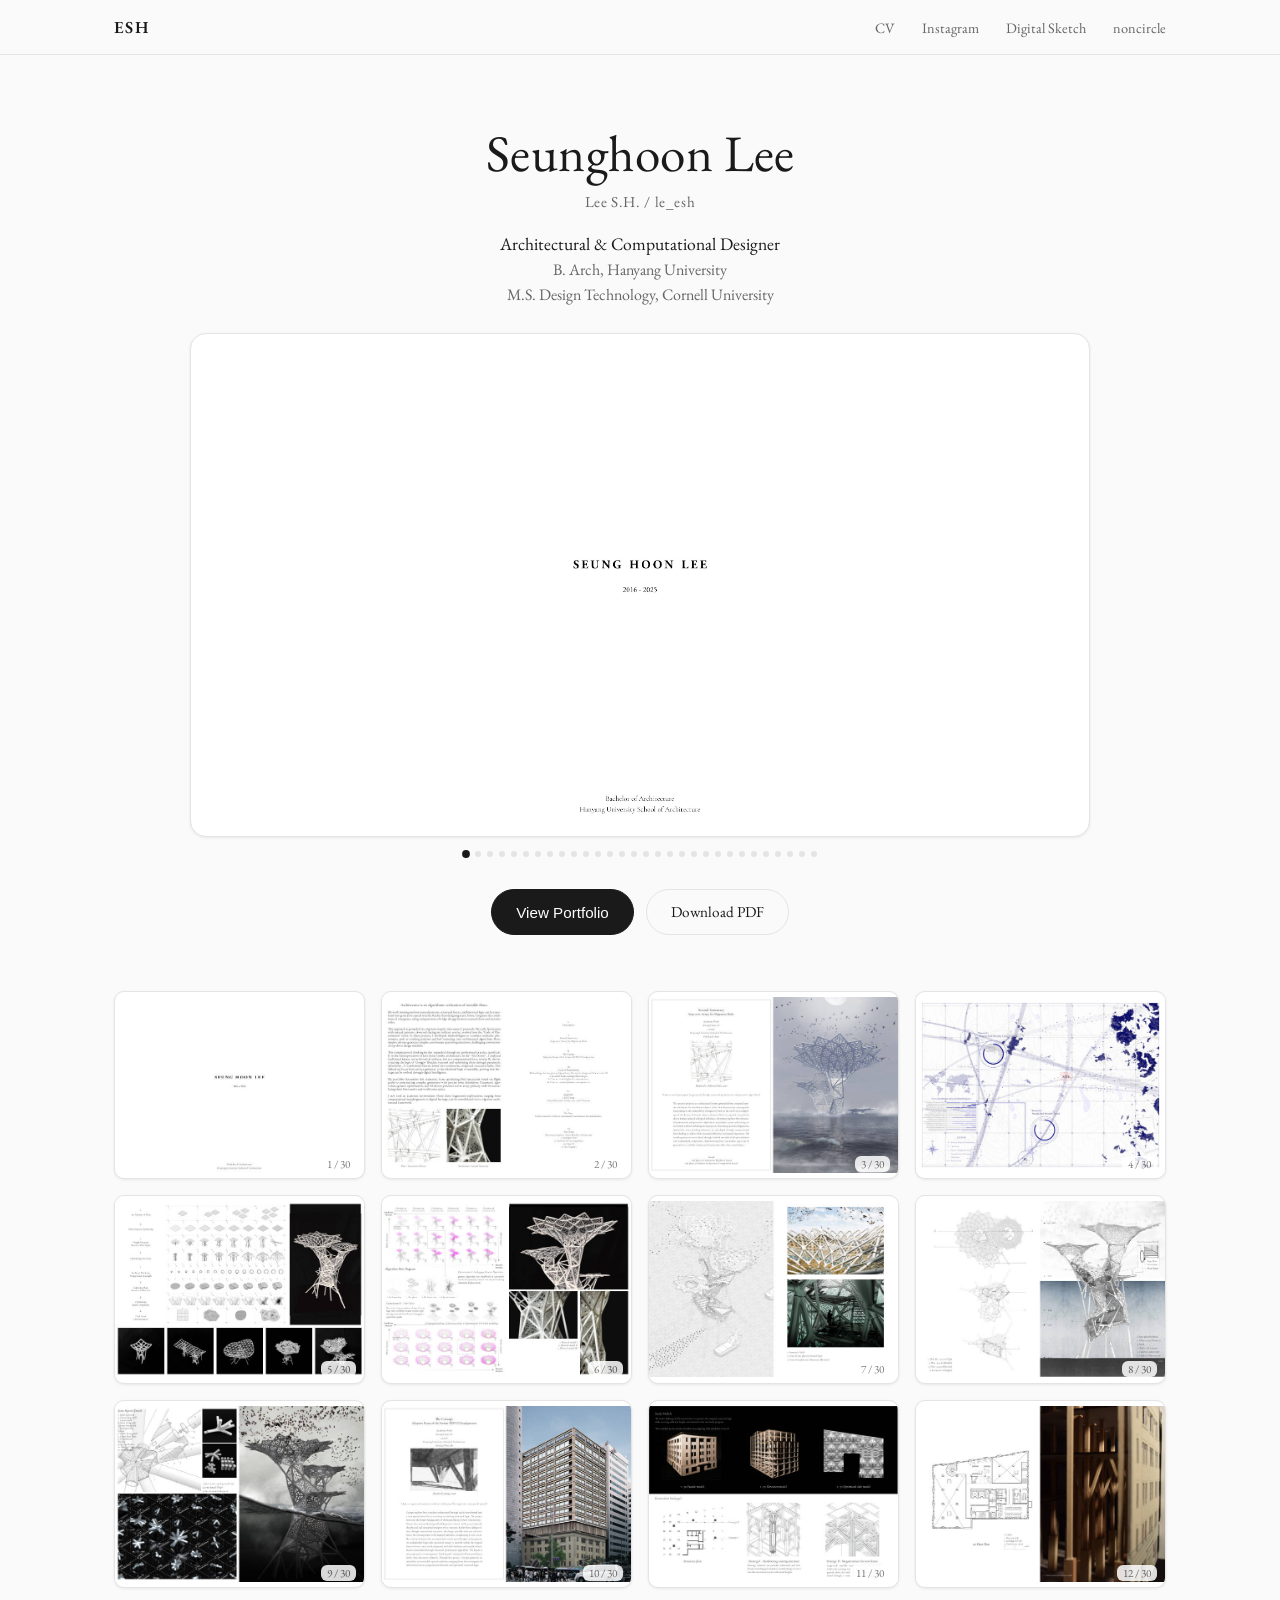
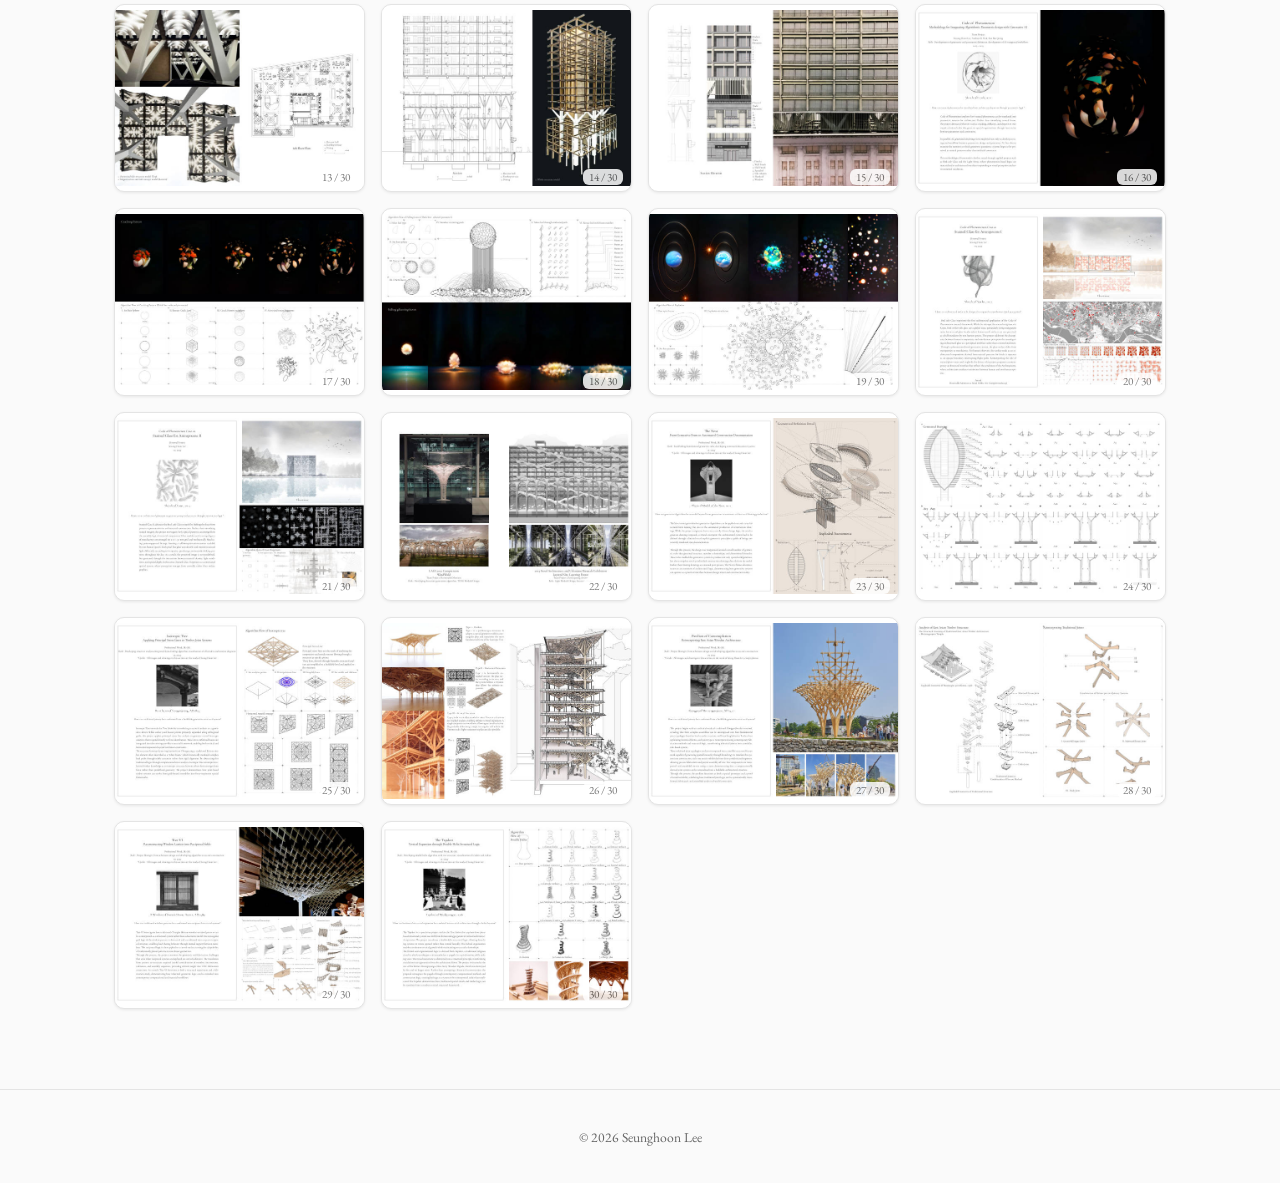
==== index.html @ e92e7a64 "Rename Motion Graphics tab to noncircle, remove old single-clip noncircle tab" ====
<!DOCTYPE html>
<html lang="en">
<head>
<meta charset="UTF-8">
<meta name="viewport" content="width=device-width, initial-scale=1.0">
<title>ESH — Portfolio</title>
<link rel="preconnect" href="https://fonts.googleapis.com">
<link rel="preconnect" href="https://fonts.gstatic.com" crossorigin>
<link href="https://fonts.googleapis.com/css2?family=EB+Garamond:ital,wght@0,400;0,500;0,600;0,700;1,400&display=swap" rel="stylesheet">
<link rel="stylesheet" href="styles.css">
</head>
<body>

<header class="site-header">
  <div class="header-inner">
    <a class="brand" href="index.html">ESH</a>
    <nav class="header-links">
      <a href="assets/SeunghoonLee_CV.pdf" target="_blank" rel="noopener">CV</a>
      <a href="https://www.instagram.com/le_esh_design/" target="_blank" rel="noopener">Instagram</a>
      <a href="sketch.html">Digital Sketch</a>
      <a href="motion.html">noncircle</a>
    </nav>
  </div>
</header>

<section class="hero">
  <h1>Seunghoon Lee</h1>
  <p class="name-alt">Lee S.H. / le_esh</p>
  <p class="role">Architectural &amp; Computational Designer</p>
  <p class="sub">B. Arch, Hanyang University</p>
  <p class="sub">M.S. Design Technology, Cornell University</p>

  <div class="hero-slideshow" id="hero-slideshow" aria-label="Portfolio preview slideshow">
    <div class="slideshow-stage">
      <img id="slideshow-image" src="images/page-01.jpg" alt="Portfolio page 1">
      <button class="slide-nav slide-prev" id="slide-prev" aria-label="Previous page">&#10094;</button>
      <button class="slide-nav slide-next" id="slide-next" aria-label="Next page">&#10095;</button>
    </div>
    <div class="slide-dots" id="slide-dots"></div>
  </div>

  <div class="hero-actions">
    <button class="btn btn-primary" id="view-portfolio-btn">View Portfolio</button>
    <a class="btn btn-secondary" href="assets/SeunghoonLee_Portfolio_30p.pdf" download>Download PDF</a>
  </div>
</section>

<main>
  <section class="gallery" id="gallery" aria-label="Portfolio pages">
    <!-- thumbnails injected by script.js -->
  </section>
</main>

<footer class="site-footer">
  <p>&copy; 2026 Seunghoon Lee</p>
</footer>

<div class="lightbox" id="lightbox" aria-hidden="true">
  <button class="lb-close" id="lb-close" aria-label="Close">&times;</button>
  <button class="lb-nav lb-prev" id="lb-prev" aria-label="Previous page">&#10094;</button>
  <div class="lb-stage">
    <img id="lb-image" src="" alt="">
  </div>
  <button class="lb-nav lb-next" id="lb-next" aria-label="Next page">&#10095;</button>
  <div class="lb-counter" id="lb-counter"></div>
</div>

<script src="script.js"></script>
</body>
</html>
---- styles.css ----
:root {
  --bg: #fafafa;
  --surface: #ffffff;
  --text: #1a1a1a;
  --text-muted: #666666;
  --border: #e4e4e4;
  --accent: #1a1a1a;
  --accent-text: #ffffff;
  --shadow: 0 1px 3px rgba(0,0,0,0.08);
  --shadow-hover: 0 8px 24px rgba(0,0,0,0.14);
}

@media (prefers-color-scheme: dark) {
  :root {
    --bg: #121212;
    --surface: #1a1a1a;
    --text: #f0f0f0;
    --text-muted: #a0a0a0;
    --border: #2c2c2c;
    --accent: #f0f0f0;
    --accent-text: #121212;
    --shadow: 0 1px 3px rgba(0,0,0,0.4);
    --shadow-hover: 0 8px 24px rgba(0,0,0,0.6);
  }
}

* { box-sizing: border-box; }

body {
  margin: 0;
  font-family: 'EB Garamond', Garamond, Georgia, serif;
  background: var(--bg);
  color: var(--text);
}

/* Header */
.site-header {
  position: sticky;
  top: 0;
  z-index: 10;
  background: var(--bg);
  border-bottom: 1px solid var(--border);
}

.header-inner {
  max-width: 1100px;
  margin: 0 auto;
  padding: 16px 24px;
  display: flex;
  align-items: center;
  justify-content: space-between;
}

.brand {
  font-weight: 600;
  letter-spacing: 0.08em;
  font-size: 1.05rem;
  color: var(--text);
  text-decoration: none;
}

.header-links a {
  color: var(--text-muted);
  text-decoration: none;
  margin-left: 24px;
  font-size: 0.9rem;
  transition: color 0.15s ease;
}

.header-links a:hover { color: var(--text); }

/* Hero */
.hero {
  max-width: 1100px;
  margin: 0 auto;
  padding: 64px 24px 40px;
  text-align: center;
}

.hero h1 {
  font-size: clamp(2rem, 5vw, 3.2rem);
  margin: 0 0 6px;
  font-weight: 400;
  letter-spacing: 0.01em;
}

.hero .name-alt {
  font-size: 0.95rem;
  color: var(--text-muted);
  letter-spacing: 0.04em;
  margin: 0 0 20px;
}

.hero .role {
  font-size: 1.1rem;
  margin: 0;
  color: var(--text);
}

.hero .sub {
  color: var(--text-muted);
  margin: 4px 0 0;
}

.hero .sub + .sub {
  margin-bottom: 28px;
}

.hero-actions {
  display: flex;
  gap: 12px;
  justify-content: center;
  flex-wrap: wrap;
}

/* Hero slideshow */
.hero-slideshow {
  max-width: 900px;
  margin: 8px auto 32px;
}

.slideshow-stage {
  position: relative;
  height: min(56vh, 560px);
  min-height: 320px;
  background: var(--surface);
  border: 1px solid var(--border);
  border-radius: 16px;
  overflow: hidden;
  box-shadow: var(--shadow);
  cursor: pointer;
}

.slideshow-stage img {
  width: 100%;
  height: 100%;
  object-fit: contain;
  display: block;
  user-select: none;
  animation: slide-fade 0.4s ease;
}

@keyframes slide-fade {
  from { opacity: 0; }
  to { opacity: 1; }
}

.slide-nav {
  position: absolute;
  top: 50%;
  transform: translateY(-50%);
  background: rgba(0,0,0,0.35);
  color: #fff;
  border: none;
  width: 40px;
  height: 40px;
  border-radius: 50%;
  cursor: pointer;
  font-size: 1.1rem;
  display: flex;
  align-items: center;
  justify-content: center;
  opacity: 0;
  transition: opacity 0.15s ease, background 0.15s ease;
}

.slideshow-stage:hover .slide-nav {
  opacity: 1;
}

.slide-nav:hover { background: rgba(0,0,0,0.55); }
.slide-prev { left: 12px; }
.slide-next { right: 12px; }

.slide-dots {
  display: flex;
  justify-content: center;
  gap: 6px;
  margin-top: 14px;
}

.slide-dots .dot {
  width: 6px;
  height: 6px;
  border-radius: 50%;
  background: var(--border);
  border: none;
  cursor: pointer;
  padding: 0;
  transition: background 0.15s ease, transform 0.15s ease;
}

.slide-dots .dot.active {
  background: var(--text);
  transform: scale(1.3);
}

@media (max-width: 640px) {
  .slideshow-stage { height: 48vh; min-height: 240px; border-radius: 12px; }
  .slide-nav { opacity: 1; width: 34px; height: 34px; font-size: 0.95rem; }
}

.btn {
  display: inline-block;
  padding: 12px 24px;
  border-radius: 999px;
  font-size: 0.95rem;
  text-decoration: none;
  cursor: pointer;
  border: 1px solid var(--border);
  transition: transform 0.15s ease, box-shadow 0.15s ease;
}

.btn:hover { transform: translateY(-1px); }

.btn-primary {
  background: var(--accent);
  color: var(--accent-text);
  border-color: var(--accent);
}

.btn-secondary {
  background: transparent;
  color: var(--text);
}

/* Gallery */
.gallery {
  max-width: 1100px;
  margin: 0 auto;
  padding: 16px 24px 80px;
  display: grid;
  grid-template-columns: repeat(auto-fill, minmax(220px, 1fr));
  gap: 16px;
}

.thumb {
  position: relative;
  background: var(--surface);
  border: 1px solid var(--border);
  border-radius: 10px;
  overflow: hidden;
  cursor: pointer;
  box-shadow: var(--shadow);
  transition: box-shadow 0.2s ease, transform 0.2s ease;
  aspect-ratio: 4 / 3;
  display: flex;
  align-items: center;
  justify-content: center;
}

.thumb:hover {
  box-shadow: var(--shadow-hover);
  transform: translateY(-2px);
}

.thumb img {
  width: 100%;
  height: 100%;
  object-fit: contain;
  display: block;
}

.thumb .page-num {
  position: absolute;
  bottom: 6px;
  right: 8px;
  font-size: 0.7rem;
  color: var(--text-muted);
  background: var(--surface);
  padding: 1px 6px;
  border-radius: 6px;
  opacity: 0.85;
}

/* Footer */
.site-footer {
  text-align: center;
  padding: 24px;
  color: var(--text-muted);
  font-size: 0.85rem;
  border-top: 1px solid var(--border);
}

/* Lightbox */
.lightbox {
  position: fixed;
  inset: 0;
  background: rgba(0,0,0,0.92);
  display: none;
  align-items: center;
  justify-content: center;
  z-index: 100;
}

.lightbox.open { display: flex; }

.lb-stage {
  width: 100%;
  height: 100%;
  display: flex;
  align-items: center;
  justify-content: center;
  padding: 60px 80px;
}

.lb-stage img {
  max-width: 100%;
  max-height: 100%;
  object-fit: contain;
  box-shadow: 0 10px 40px rgba(0,0,0,0.5);
}

.lb-close {
  position: absolute;
  top: 16px;
  right: 20px;
  background: none;
  border: none;
  color: #fff;
  font-size: 2.2rem;
  line-height: 1;
  cursor: pointer;
  opacity: 0.8;
}
.lb-close:hover { opacity: 1; }

.lb-nav {
  position: absolute;
  top: 50%;
  transform: translateY(-50%);
  background: rgba(255,255,255,0.08);
  border: none;
  color: #fff;
  font-size: 1.4rem;
  width: 48px;
  height: 48px;
  border-radius: 50%;
  cursor: pointer;
  display: flex;
  align-items: center;
  justify-content: center;
  transition: background 0.15s ease;
}
.lb-nav:hover { background: rgba(255,255,255,0.18); }
.lb-prev { left: 16px; }
.lb-next { right: 16px; }

.lb-counter {
  position: absolute;
  bottom: 18px;
  left: 50%;
  transform: translateX(-50%);
  color: #fff;
  font-size: 0.85rem;
  opacity: 0.75;
}

@media (max-width: 640px) {
  .lb-stage { padding: 90px 16px; }
  .lb-nav { width: 40px; height: 40px; font-size: 1.1rem; }
}
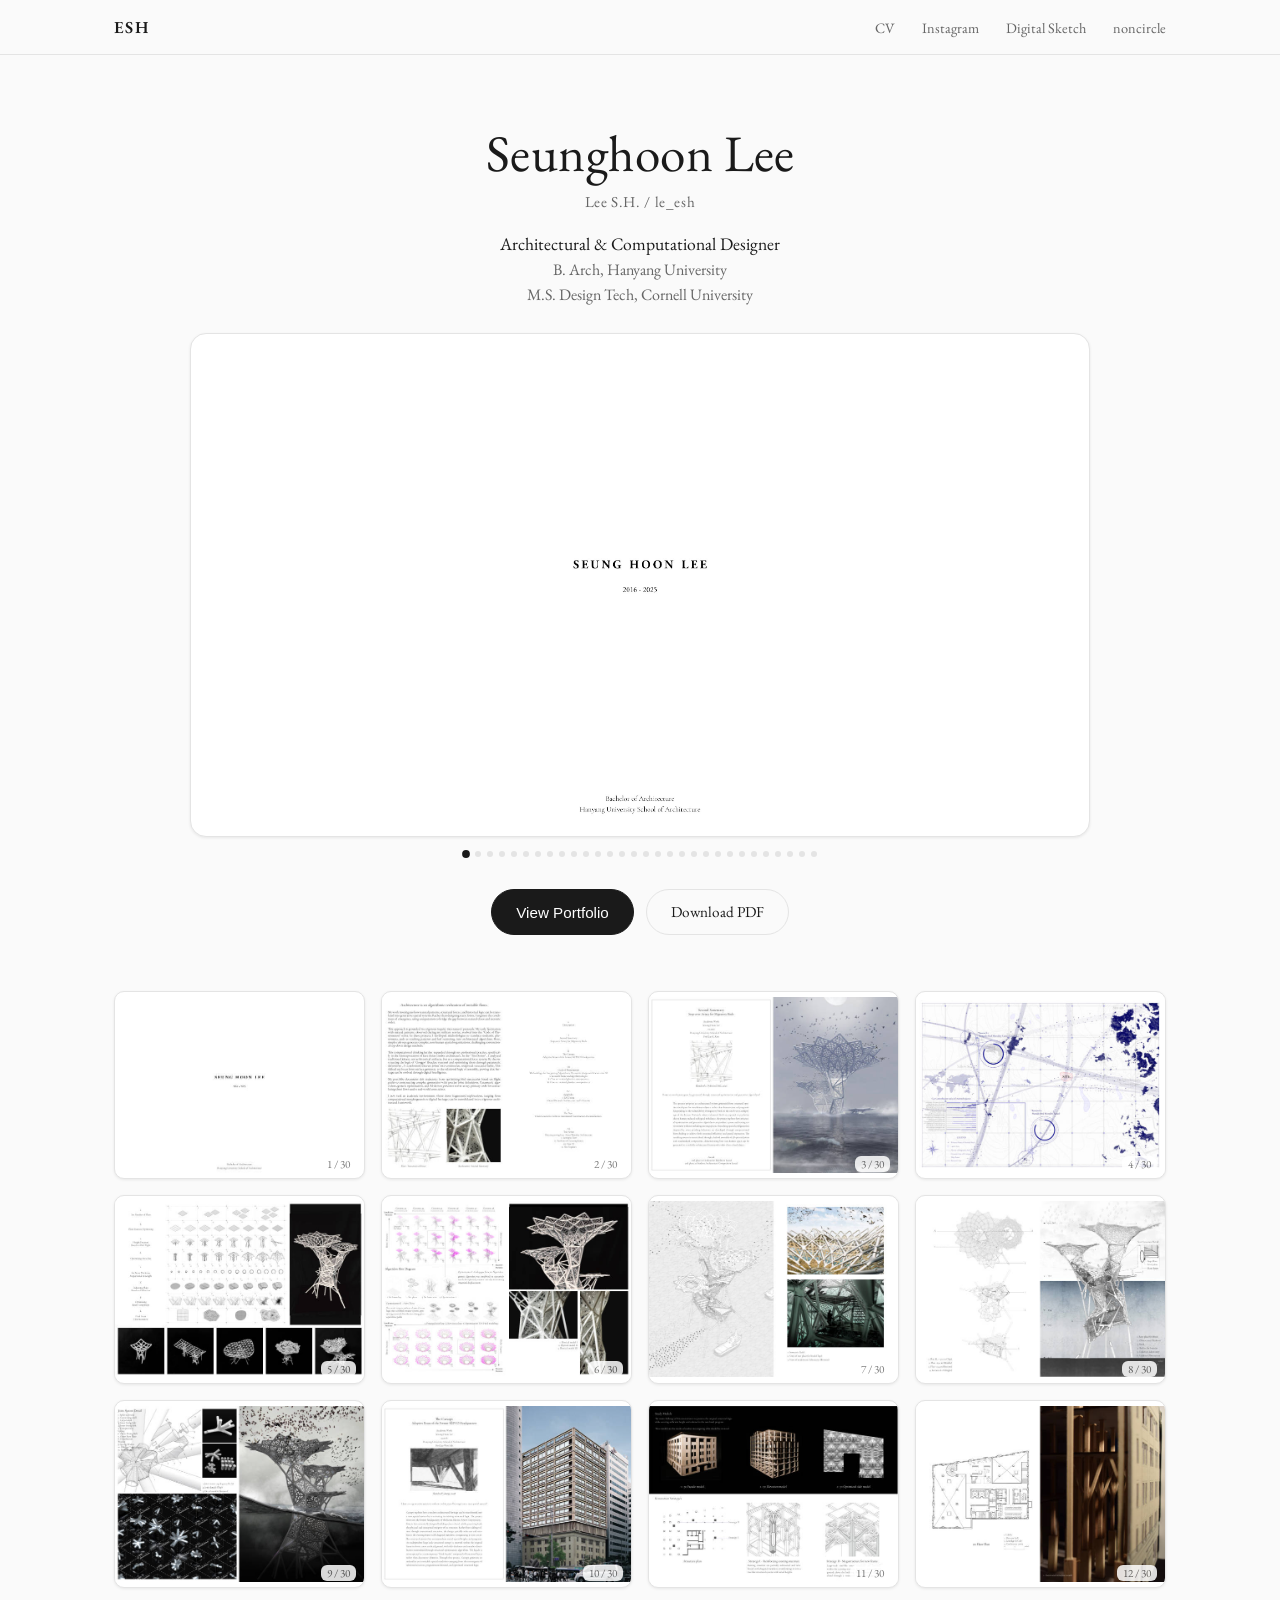
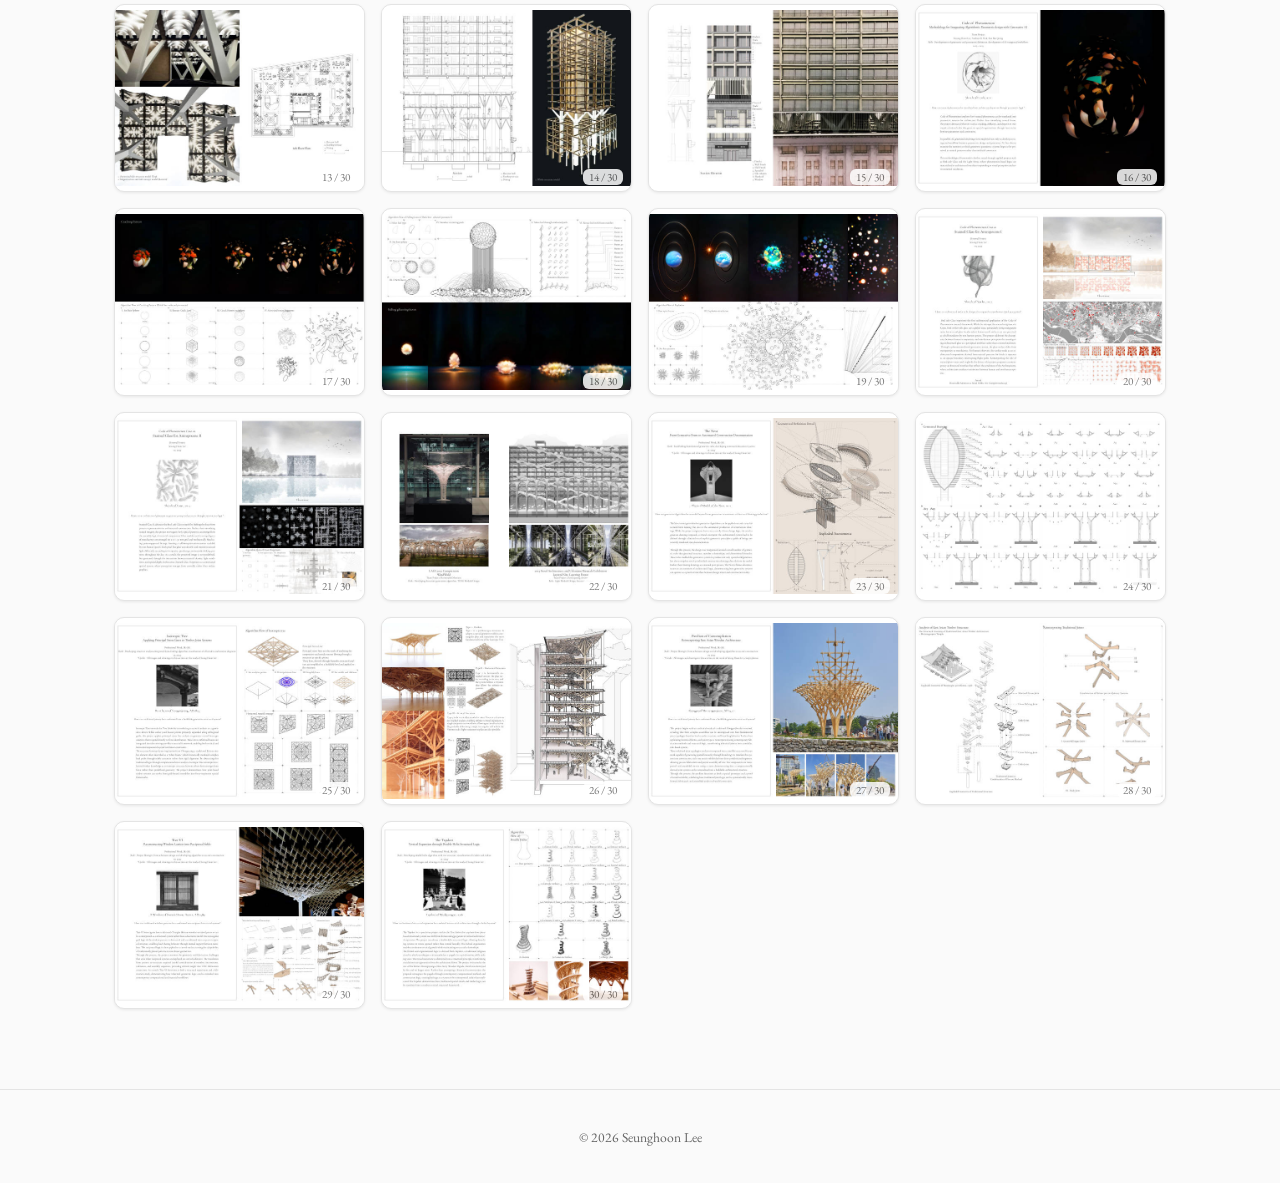
==== commit b789f71f: "Shorten to M.S. Design Tech in hero" ====
--- a/index.html
+++ b/index.html
@@ -28,7 +28,7 @@
   <p class="name-alt">Lee S.H. / le_esh</p>
   <p class="role">Architectural &amp; Computational Designer</p>
   <p class="sub">B. Arch, Hanyang University</p>
-  <p class="sub">M.S. Design Technology, Cornell University</p>
+  <p class="sub">M.S. Design Tech, Cornell University</p>
 
   <div class="hero-slideshow" id="hero-slideshow" aria-label="Portfolio preview slideshow">
     <div class="slideshow-stage">
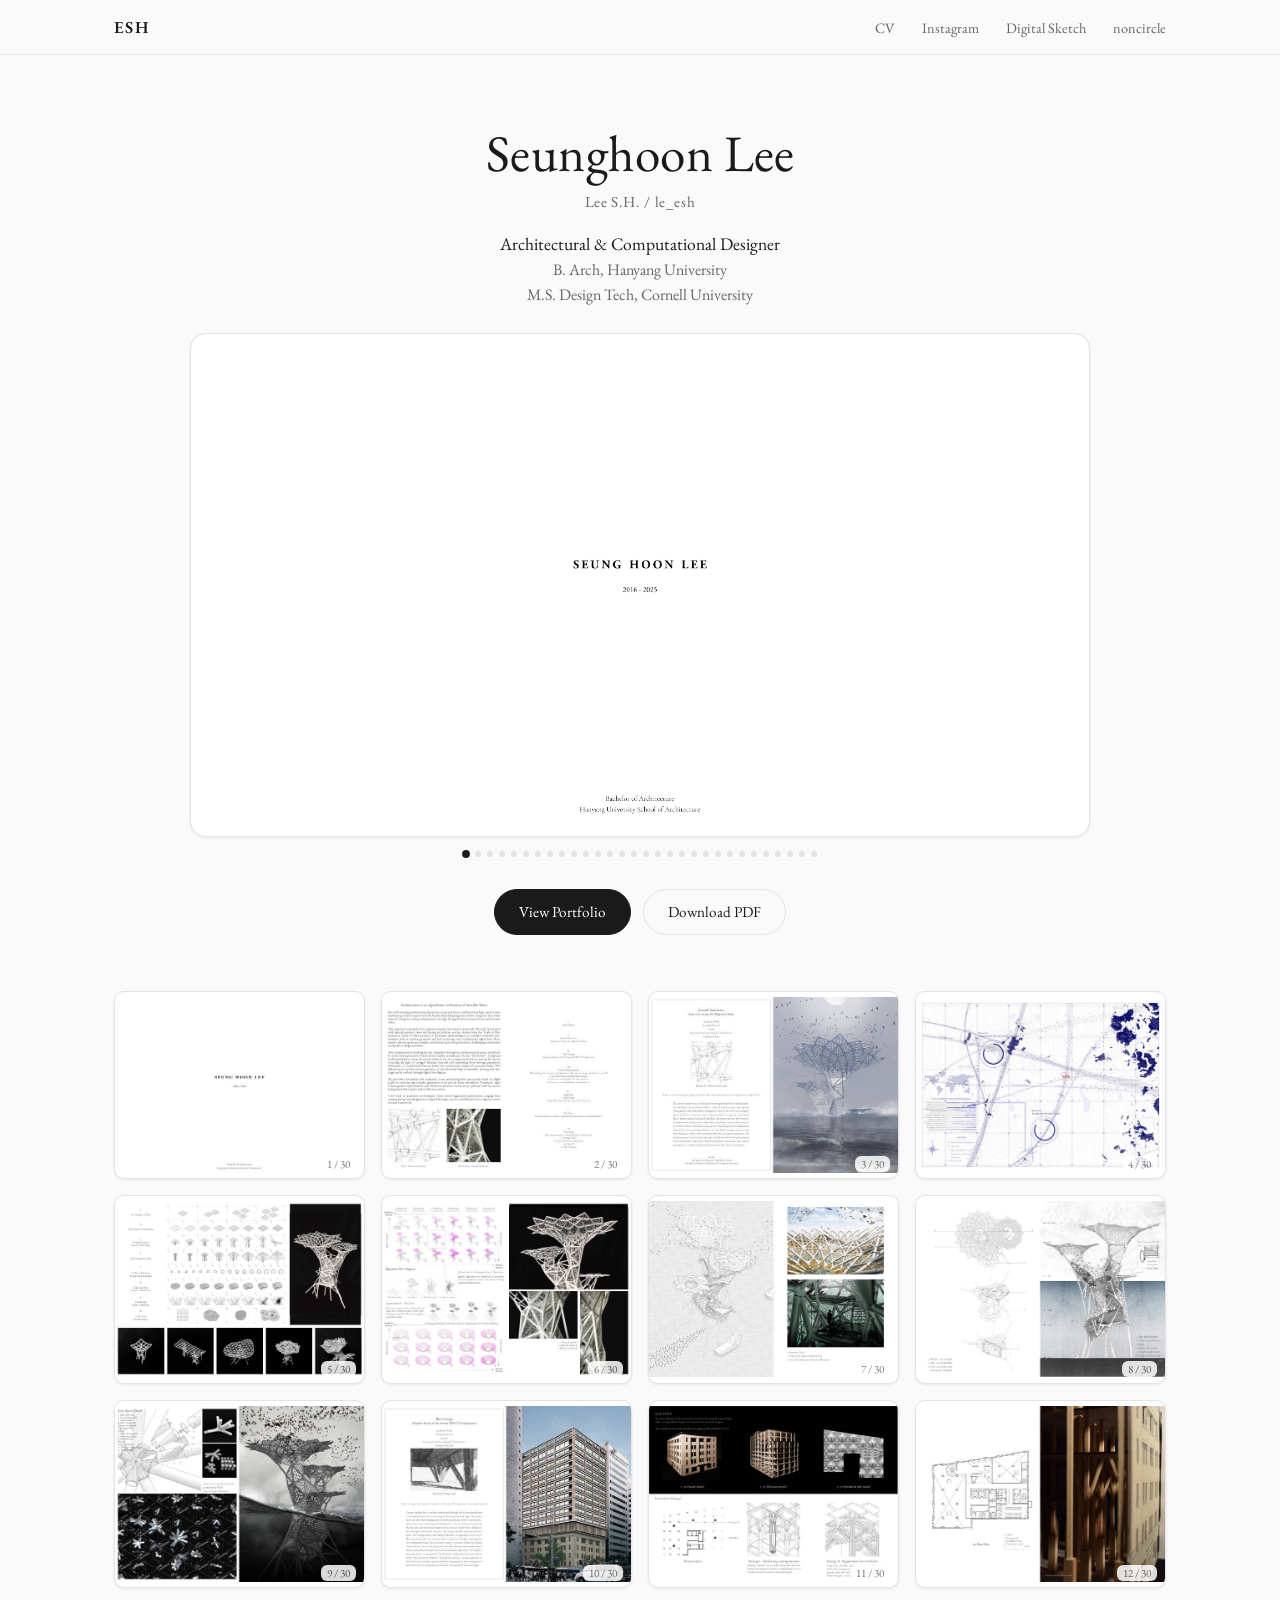
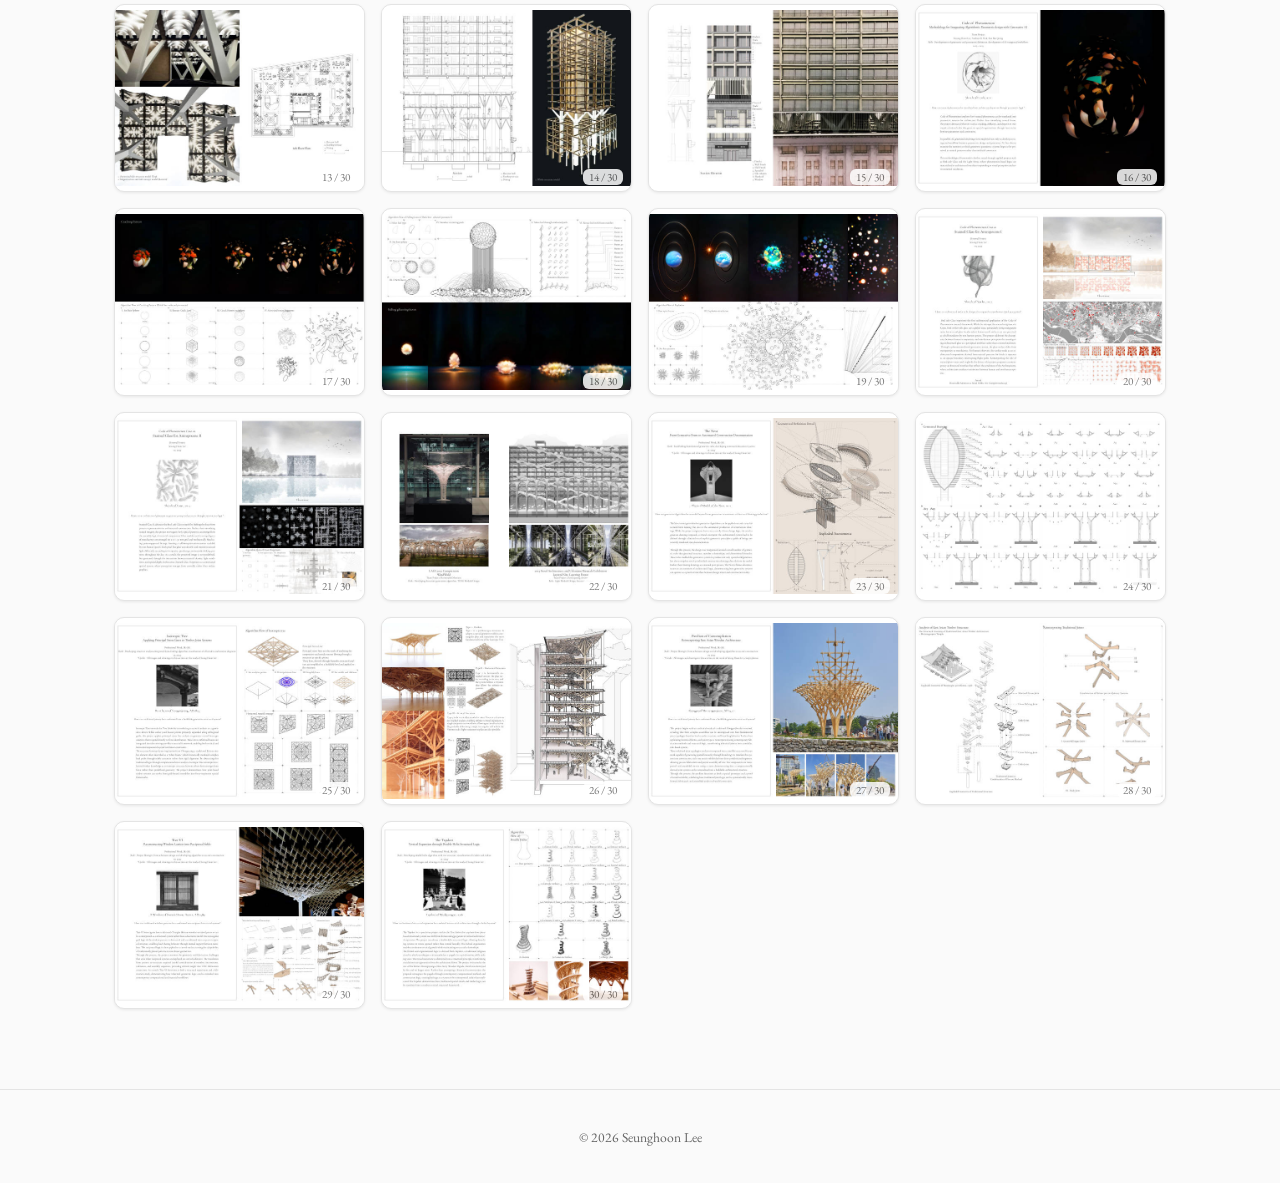
==== commit 6c808310: "Add site-wide right-click context menu prevention" ====
--- a/index.html
+++ b/index.html
@@ -65,6 +65,7 @@
   <div class="lb-counter" id="lb-counter"></div>
 </div>
 
+<script src="protect.js"></script>
 <script src="script.js"></script>
 </body>
 </html>
--- a/styles.css
+++ b/styles.css
@@ -26,6 +26,10 @@
 
 * { box-sizing: border-box; }
 
+button, input, select, textarea {
+  font-family: inherit;
+}
+
 body {
   margin: 0;
   font-family: 'EB Garamond', Garamond, Georgia, serif;
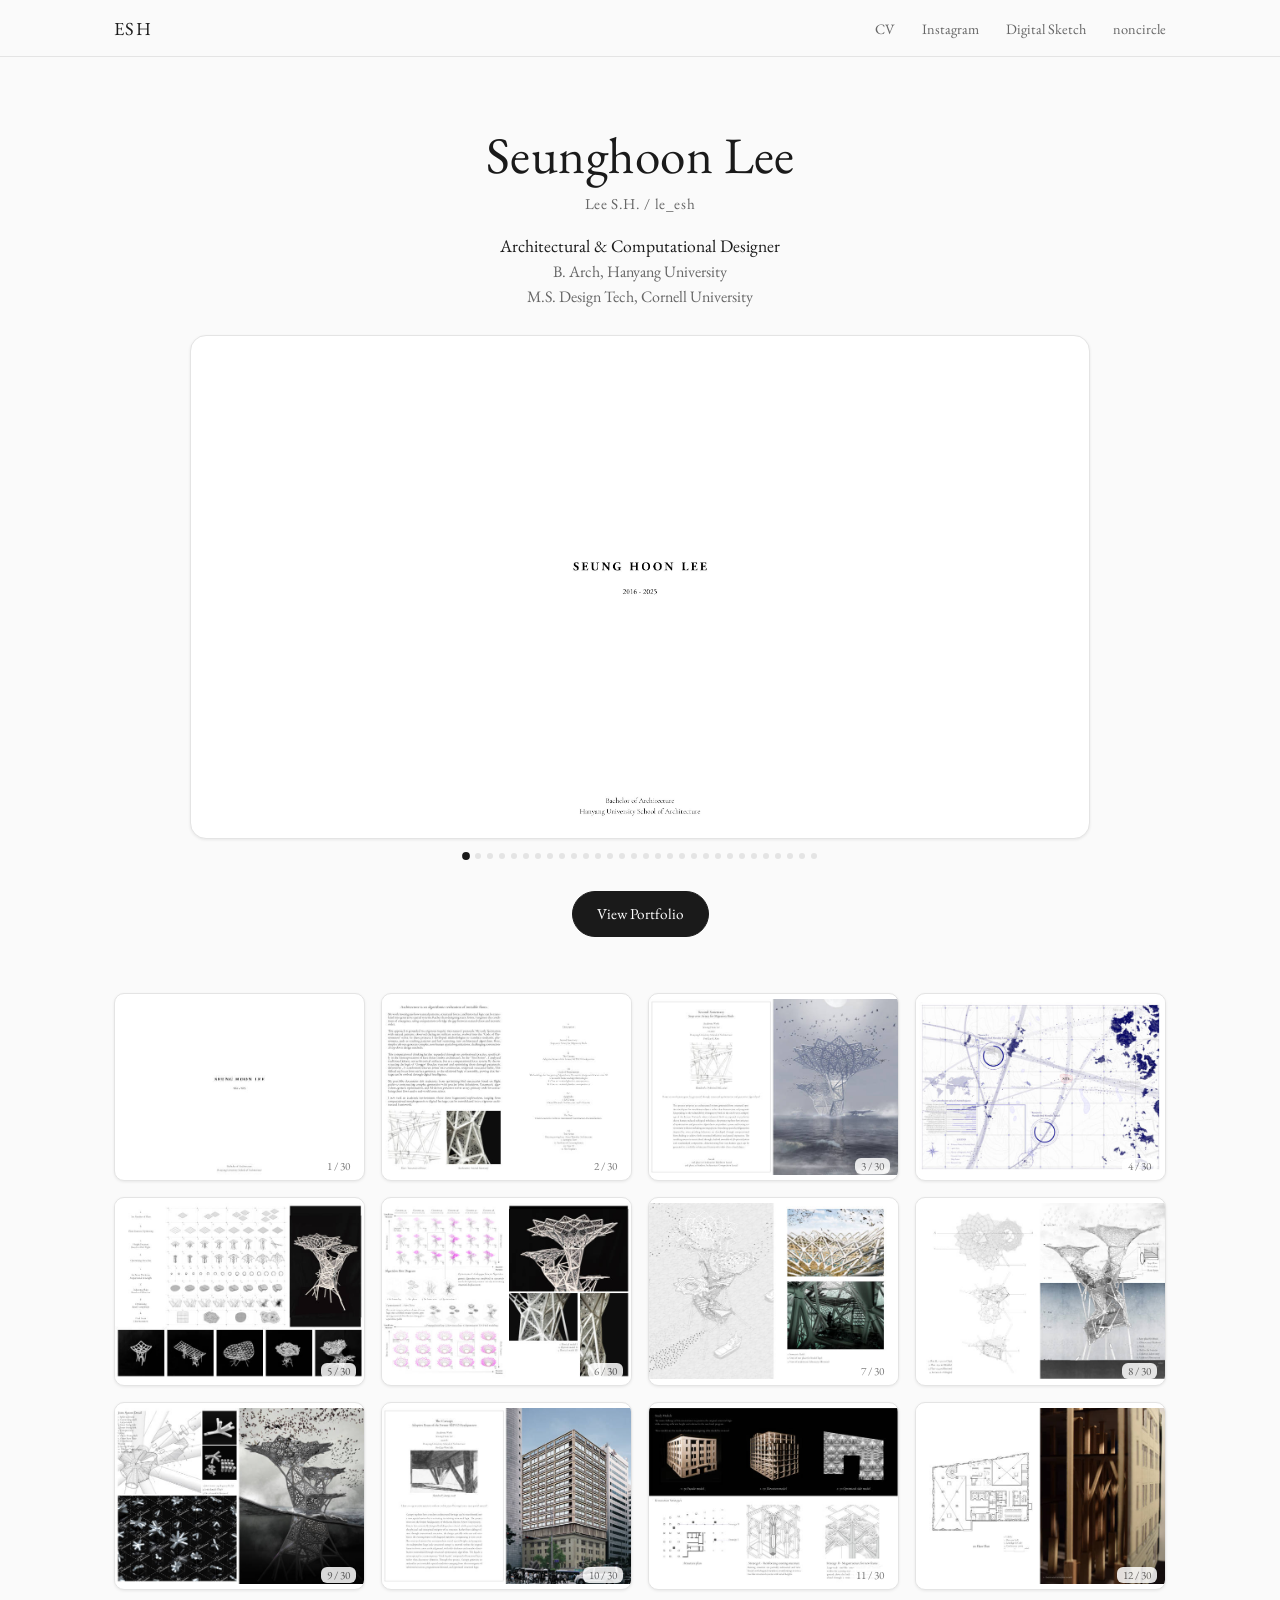
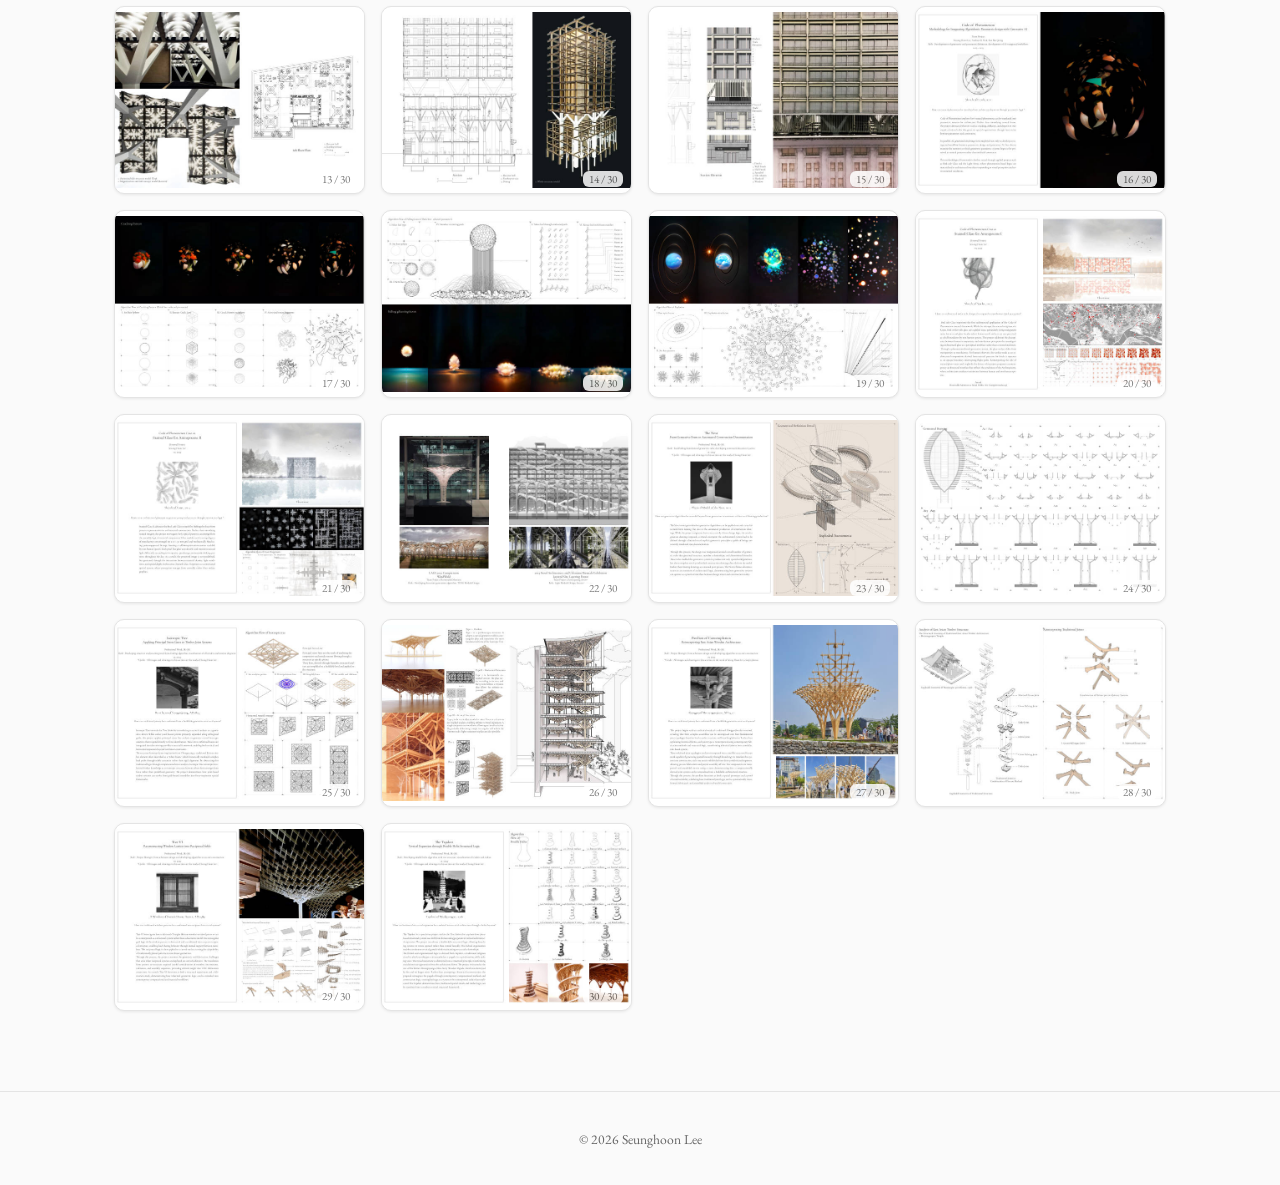
==== commit dea76910: "Remove Download PDF button, thin Garamond weight for ESH brand" ====
--- a/index.html
+++ b/index.html
@@ -41,7 +41,6 @@
 
   <div class="hero-actions">
     <button class="btn btn-primary" id="view-portfolio-btn">View Portfolio</button>
-    <a class="btn btn-secondary" href="assets/SeunghoonLee_Portfolio_30p.pdf" download>Download PDF</a>
   </div>
 </section>
 
--- a/styles.css
+++ b/styles.css
@@ -56,9 +56,9 @@
 }
 
 .brand {
-  font-weight: 600;
+  font-weight: 400;
   letter-spacing: 0.08em;
-  font-size: 1.05rem;
+  font-size: 1.15rem;
   color: var(--text);
   text-decoration: none;
 }
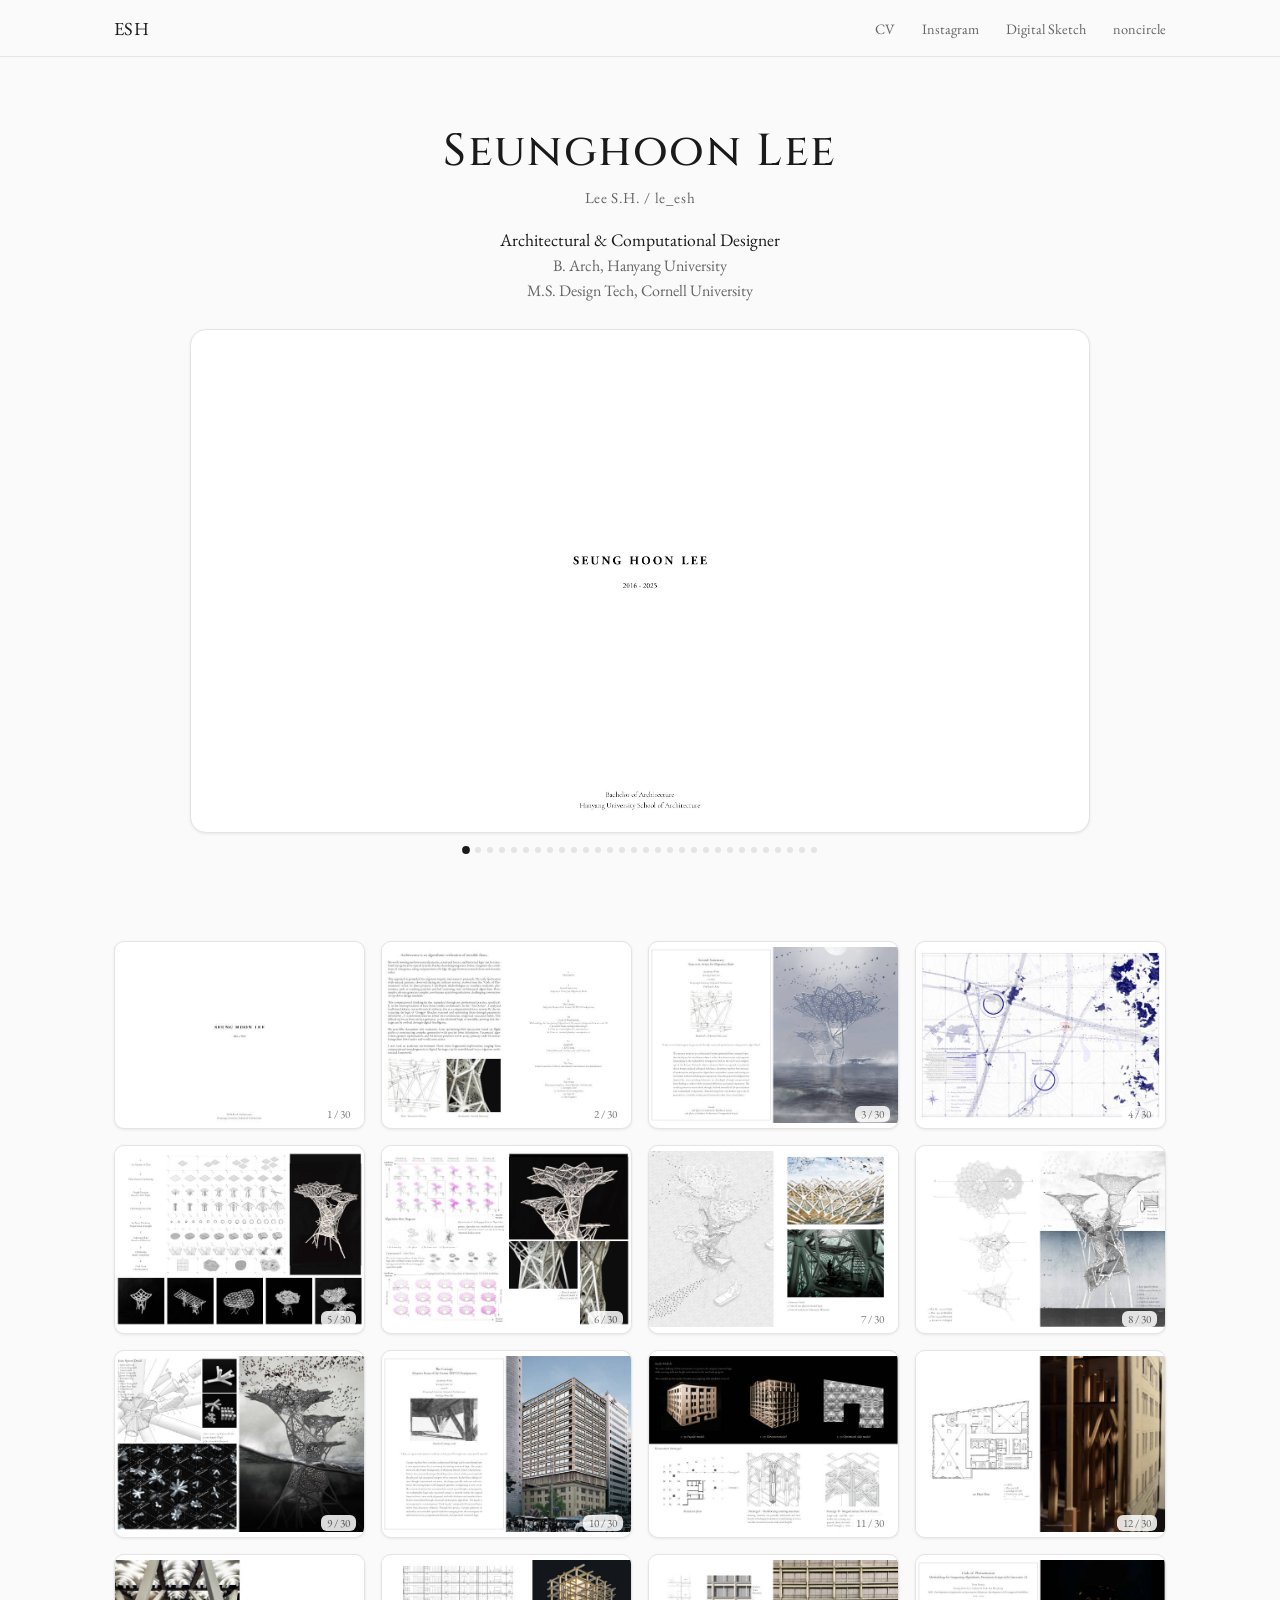
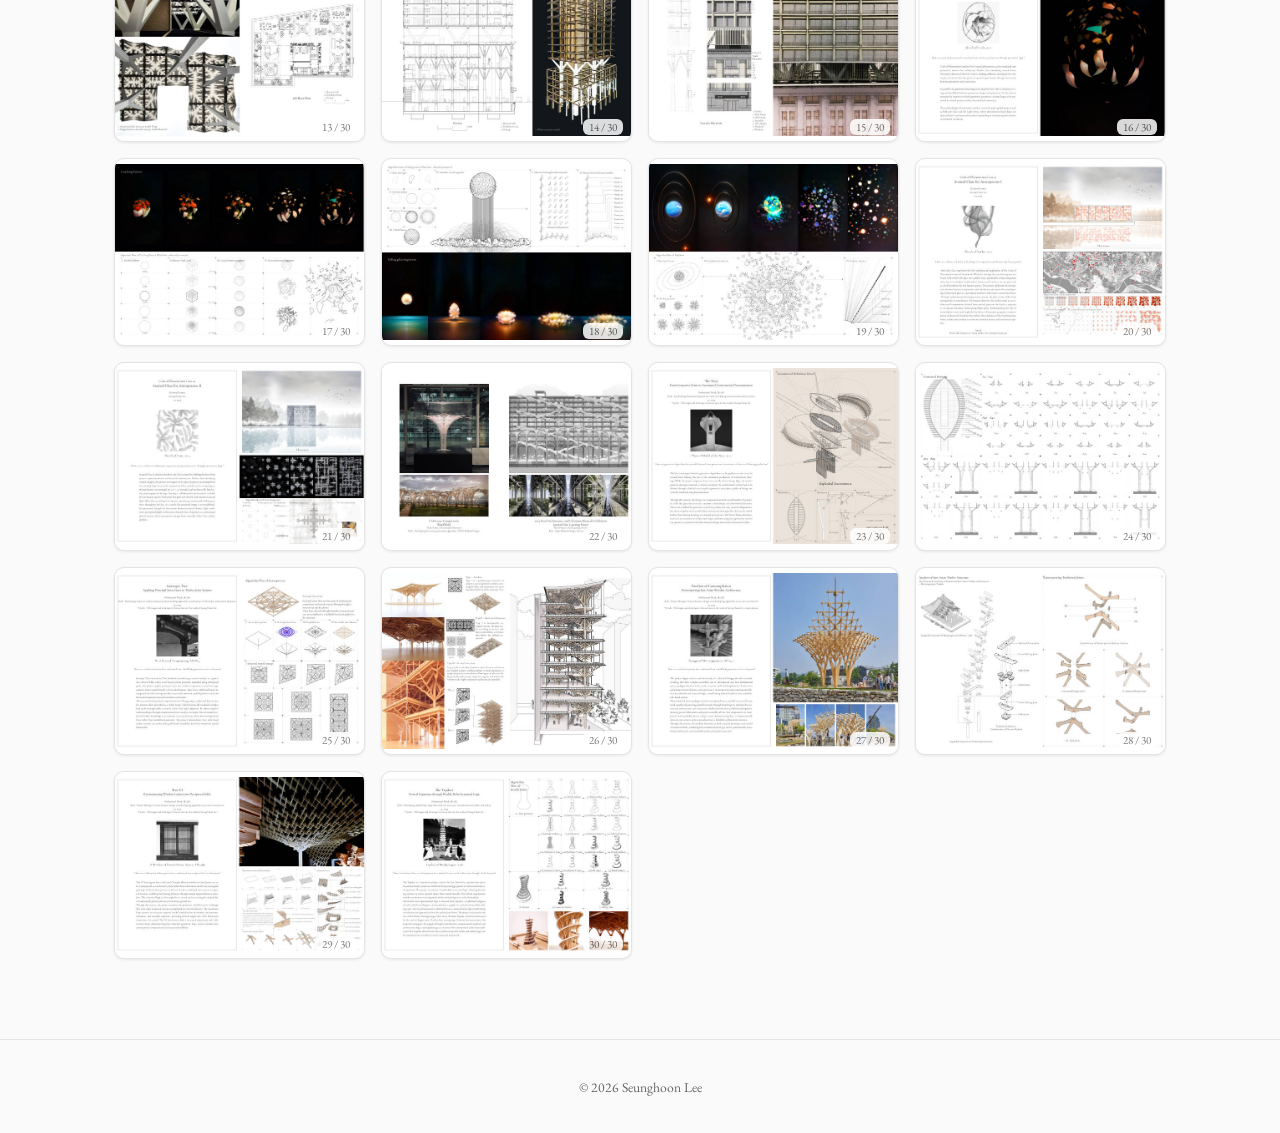
==== commit 189f99db: "Remove View Portfolio button, tighten ESH letter-spacing, use Cinzel for hero H1" ====
--- a/index.html
+++ b/index.html
@@ -6,7 +6,7 @@
 <title>ESH — Portfolio</title>
 <link rel="preconnect" href="https://fonts.googleapis.com">
 <link rel="preconnect" href="https://fonts.gstatic.com" crossorigin>
-<link href="https://fonts.googleapis.com/css2?family=EB+Garamond:ital,wght@0,400;0,500;0,600;0,700;1,400&display=swap" rel="stylesheet">
+<link href="https://fonts.googleapis.com/css2?family=EB+Garamond:ital,wght@0,400;0,500;0,600;0,700;1,400&family=Cinzel:wght@400;500;600&display=swap" rel="stylesheet">
 <link rel="stylesheet" href="styles.css">
 </head>
 <body>
@@ -38,10 +38,6 @@
     </div>
     <div class="slide-dots" id="slide-dots"></div>
   </div>
-
-  <div class="hero-actions">
-    <button class="btn btn-primary" id="view-portfolio-btn">View Portfolio</button>
-  </div>
 </section>
 
 <main>
--- a/styles.css
+++ b/styles.css
@@ -57,7 +57,7 @@
 
 .brand {
   font-weight: 400;
-  letter-spacing: 0.08em;
+  letter-spacing: 0.02em;
   font-size: 1.15rem;
   color: var(--text);
   text-decoration: none;
@@ -82,10 +82,11 @@
 }
 
 .hero h1 {
-  font-size: clamp(2rem, 5vw, 3.2rem);
+  font-family: 'Cinzel', 'EB Garamond', Garamond, Georgia, serif;
+  font-size: clamp(1.8rem, 4.5vw, 2.8rem);
   margin: 0 0 6px;
-  font-weight: 400;
-  letter-spacing: 0.01em;
+  font-weight: 500;
+  letter-spacing: 0.04em;
 }
 
 .hero .name-alt {
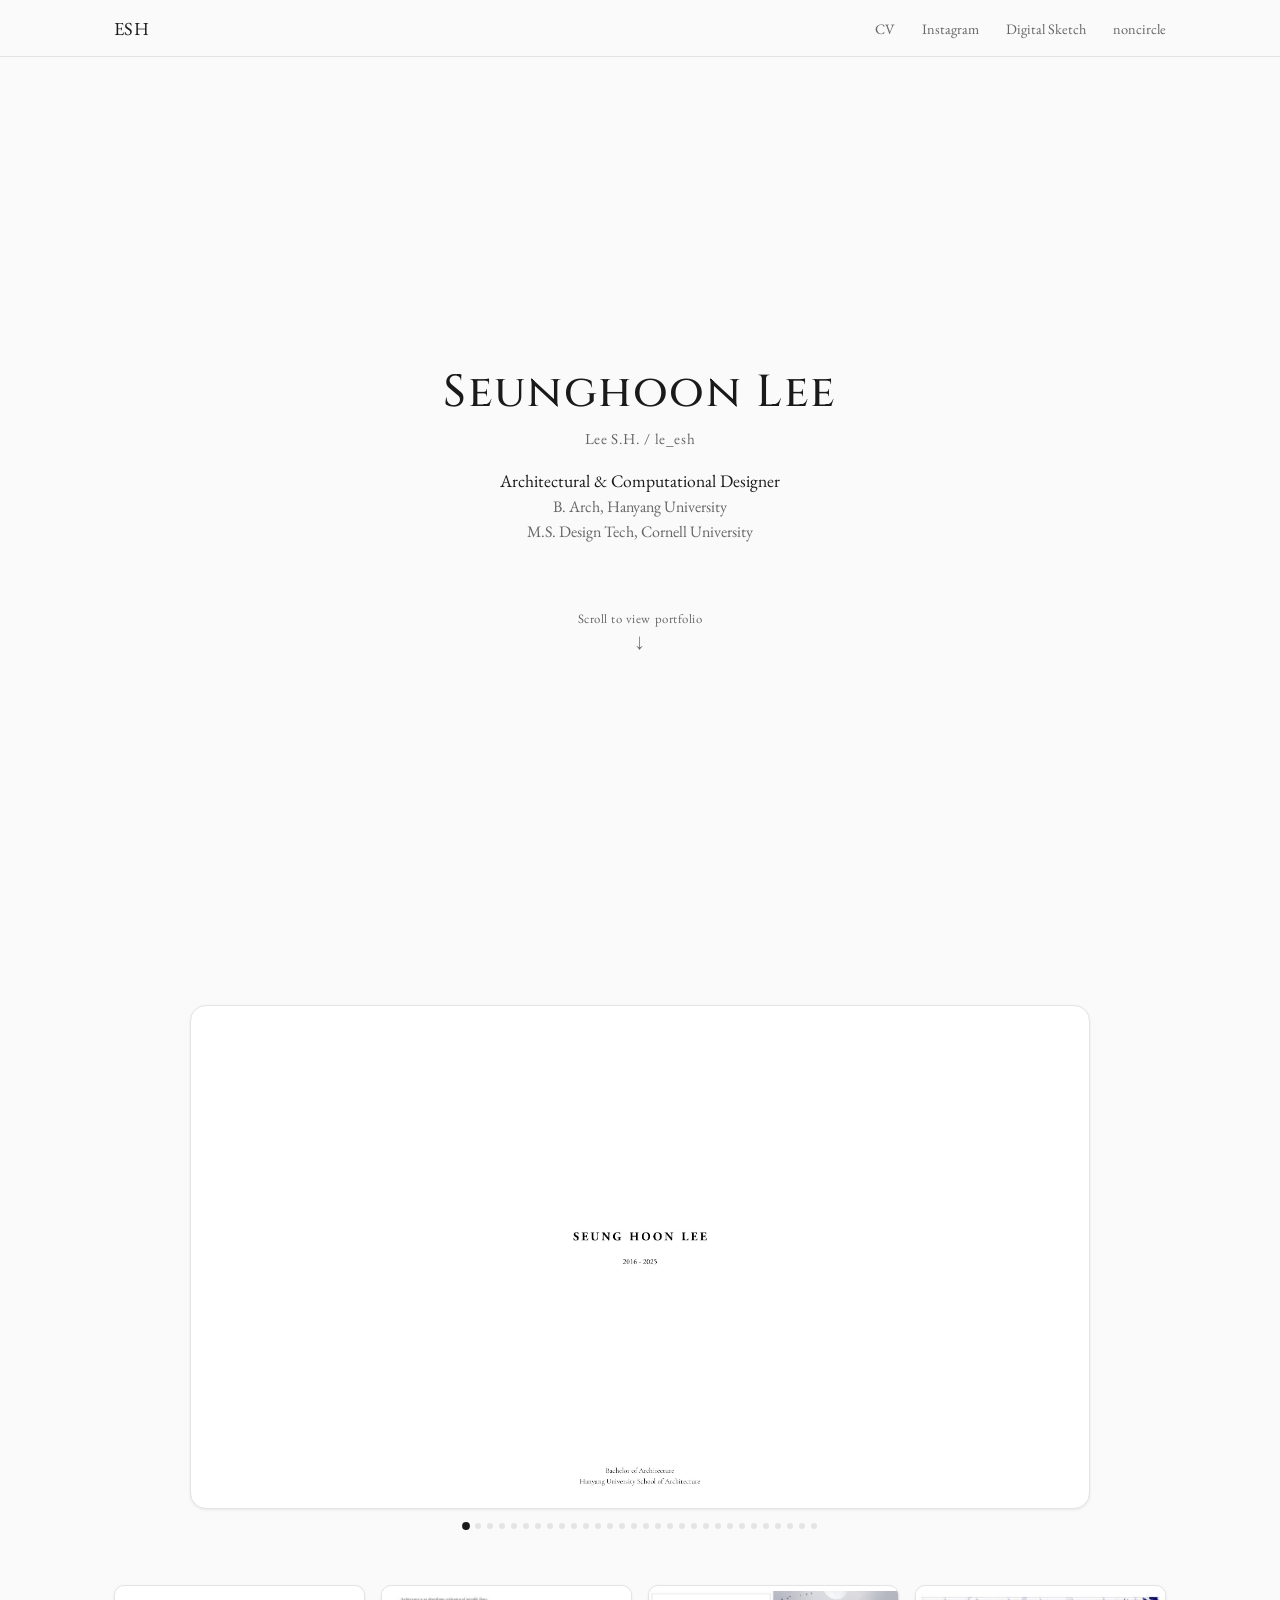
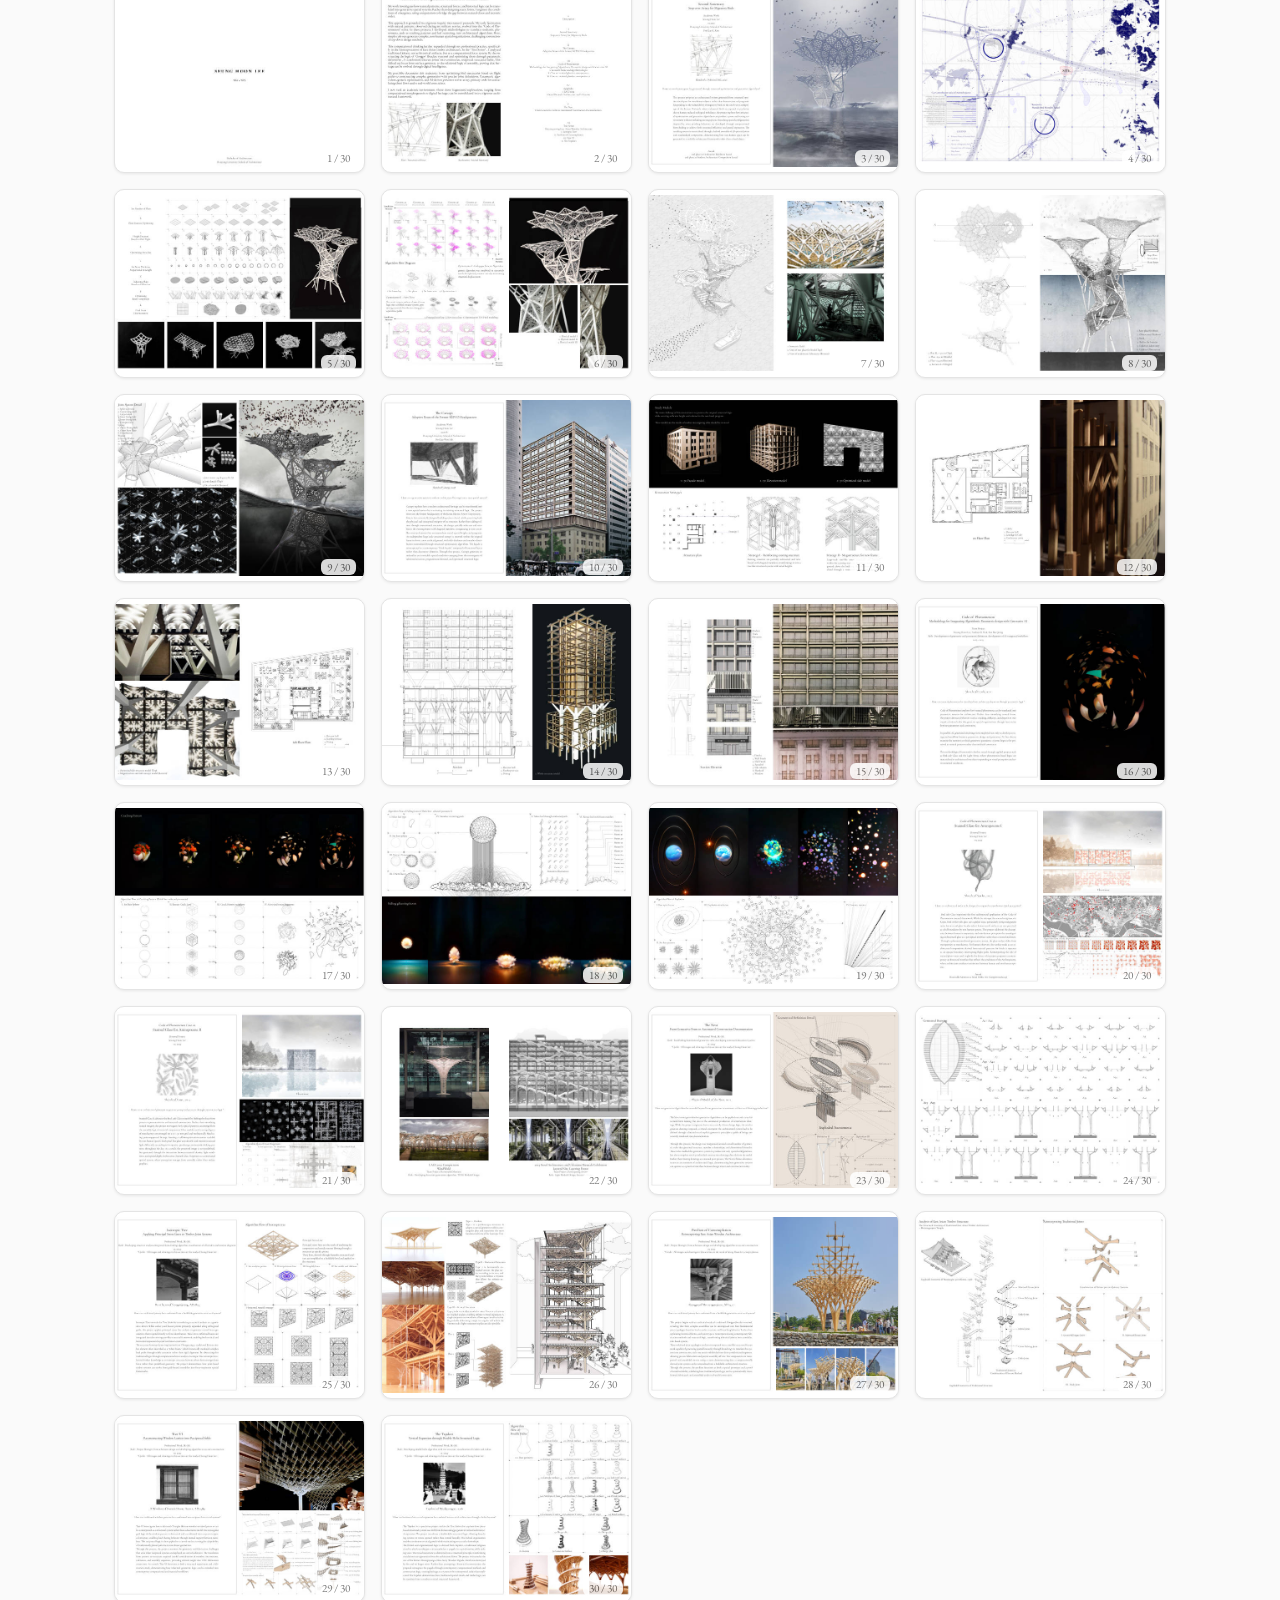
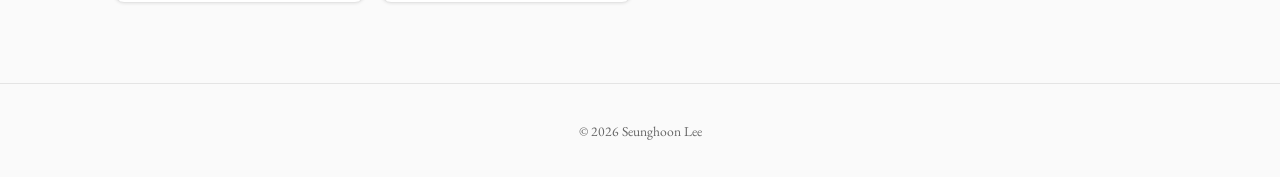
==== commit 7f9973f3: "Full-viewport hero landing with background video and scroll-to-reveal portfolio" ====
--- a/index.html
+++ b/index.html
@@ -24,12 +24,19 @@
 </header>
 
 <section class="hero">
+  <video class="hero-bg-video" autoplay muted loop playsinline>
+    <source src="assets/bg-sequence.mp4" type="video/mp4">
+  </video>
   <h1>Seunghoon Lee</h1>
   <p class="name-alt">Lee S.H. / le_esh</p>
   <p class="role">Architectural &amp; Computational Designer</p>
   <p class="sub">B. Arch, Hanyang University</p>
   <p class="sub">M.S. Design Tech, Cornell University</p>
 
+  <div class="scroll-cue">Scroll to view portfolio<span>&#8595;</span></div>
+</section>
+
+<section class="portfolio-preview">
   <div class="hero-slideshow" id="hero-slideshow" aria-label="Portfolio preview slideshow">
     <div class="slideshow-stage">
       <img id="slideshow-image" src="images/page-01.jpg" alt="Portfolio page 1">
--- a/styles.css
+++ b/styles.css
@@ -75,10 +75,52 @@
 
 /* Hero */
 .hero {
-  max-width: 1100px;
-  margin: 0 auto;
-  padding: 64px 24px 40px;
+  position: relative;
+  overflow: hidden;
+  min-height: 100vh;
+  display: flex;
+  flex-direction: column;
+  align-items: center;
+  justify-content: center;
+  padding: 64px 24px;
   text-align: center;
+}
+
+.scroll-cue {
+  margin-top: 40px;
+  display: flex;
+  flex-direction: column;
+  align-items: center;
+  gap: 4px;
+  color: var(--text-muted);
+  font-size: 0.8rem;
+  letter-spacing: 0.04em;
+  animation: scroll-cue-bounce 2s ease-in-out infinite;
+}
+
+.scroll-cue span {
+  font-size: 1rem;
+}
+
+@keyframes scroll-cue-bounce {
+  0%, 100% { transform: translateY(0); opacity: 0.6; }
+  50% { transform: translateY(6px); opacity: 1; }
+}
+
+.hero-bg-video {
+  position: absolute;
+  inset: 0;
+  width: 100%;
+  height: 100%;
+  object-fit: cover;
+  opacity: 0.25;
+  z-index: 0;
+  pointer-events: none;
+}
+
+.hero > *:not(.hero-bg-video) {
+  position: relative;
+  z-index: 1;
 }
 
 .hero h1 {
@@ -118,10 +160,16 @@
   flex-wrap: wrap;
 }
 
-/* Hero slideshow */
+/* Portfolio preview slideshow */
+.portfolio-preview {
+  max-width: 1100px;
+  margin: 0 auto;
+  padding: 48px 24px 8px;
+}
+
 .hero-slideshow {
   max-width: 900px;
-  margin: 8px auto 32px;
+  margin: 0 auto 32px;
 }
 
 .slideshow-stage {
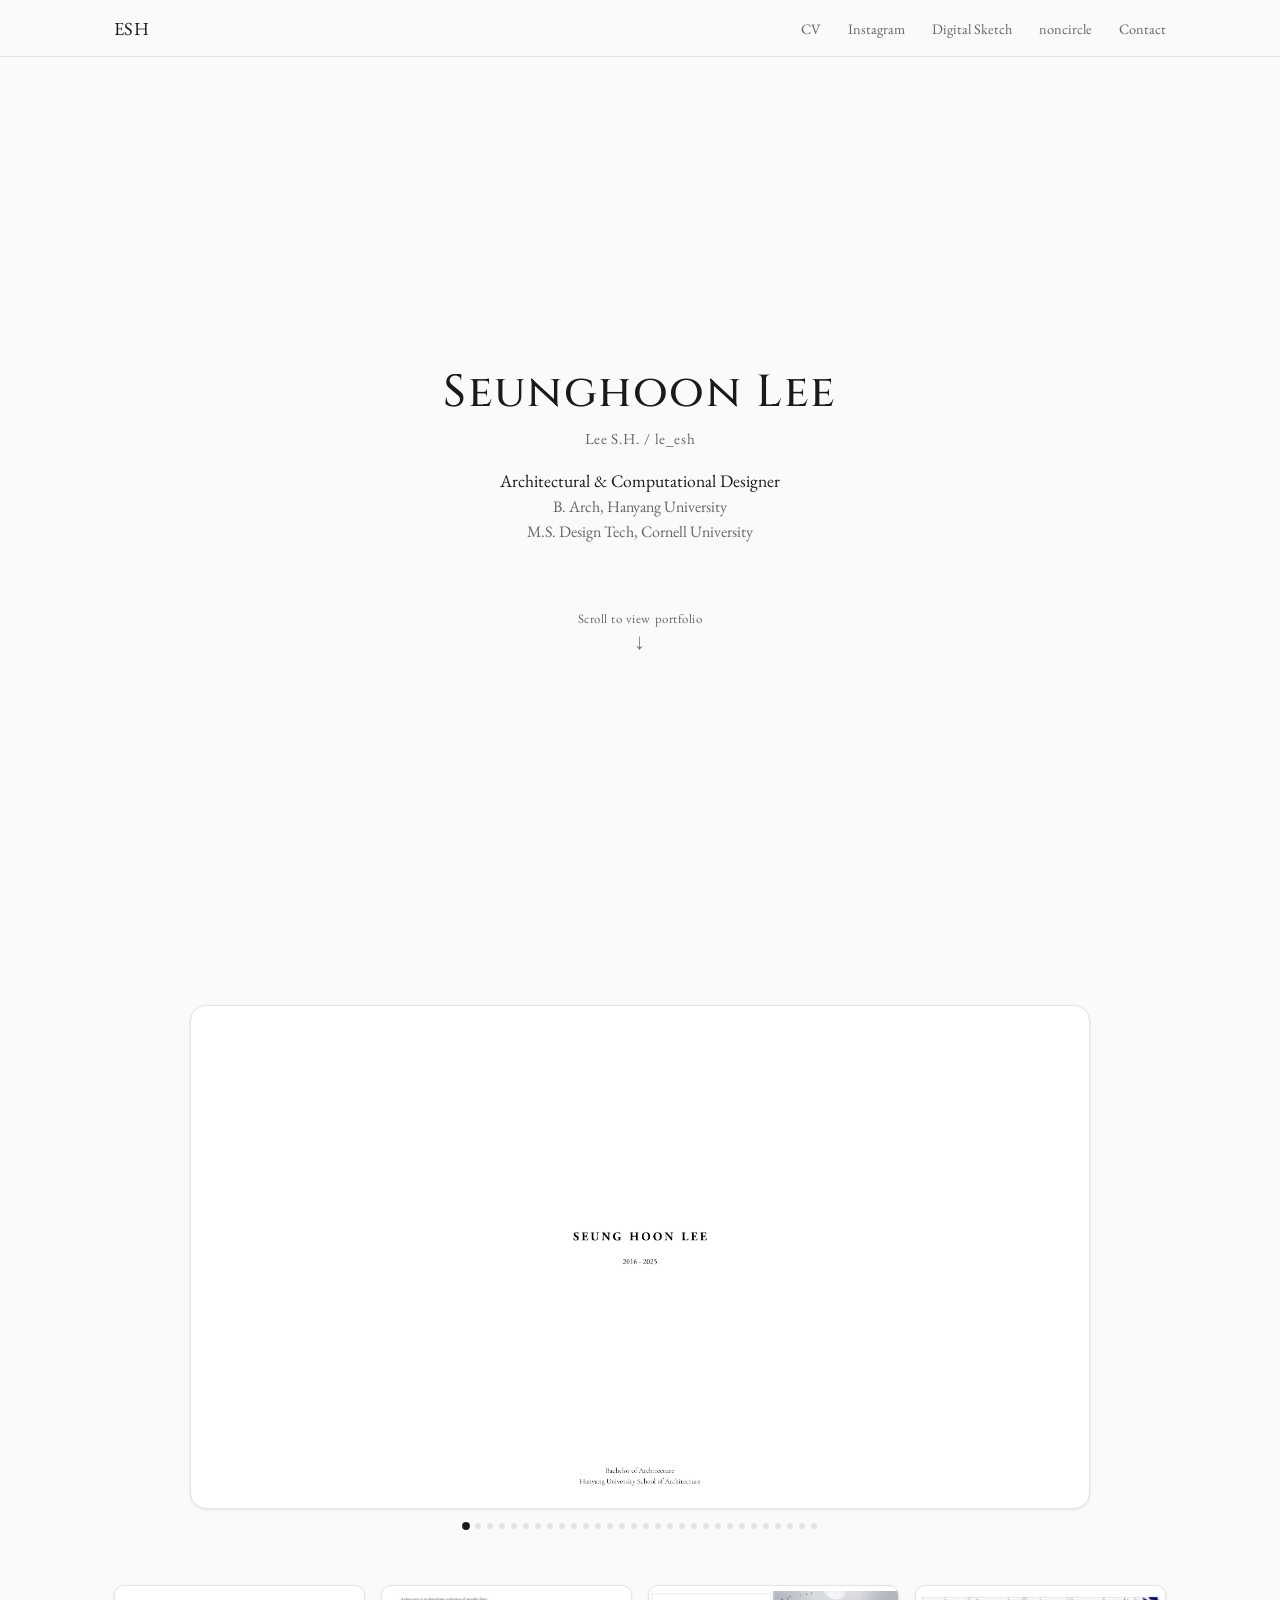
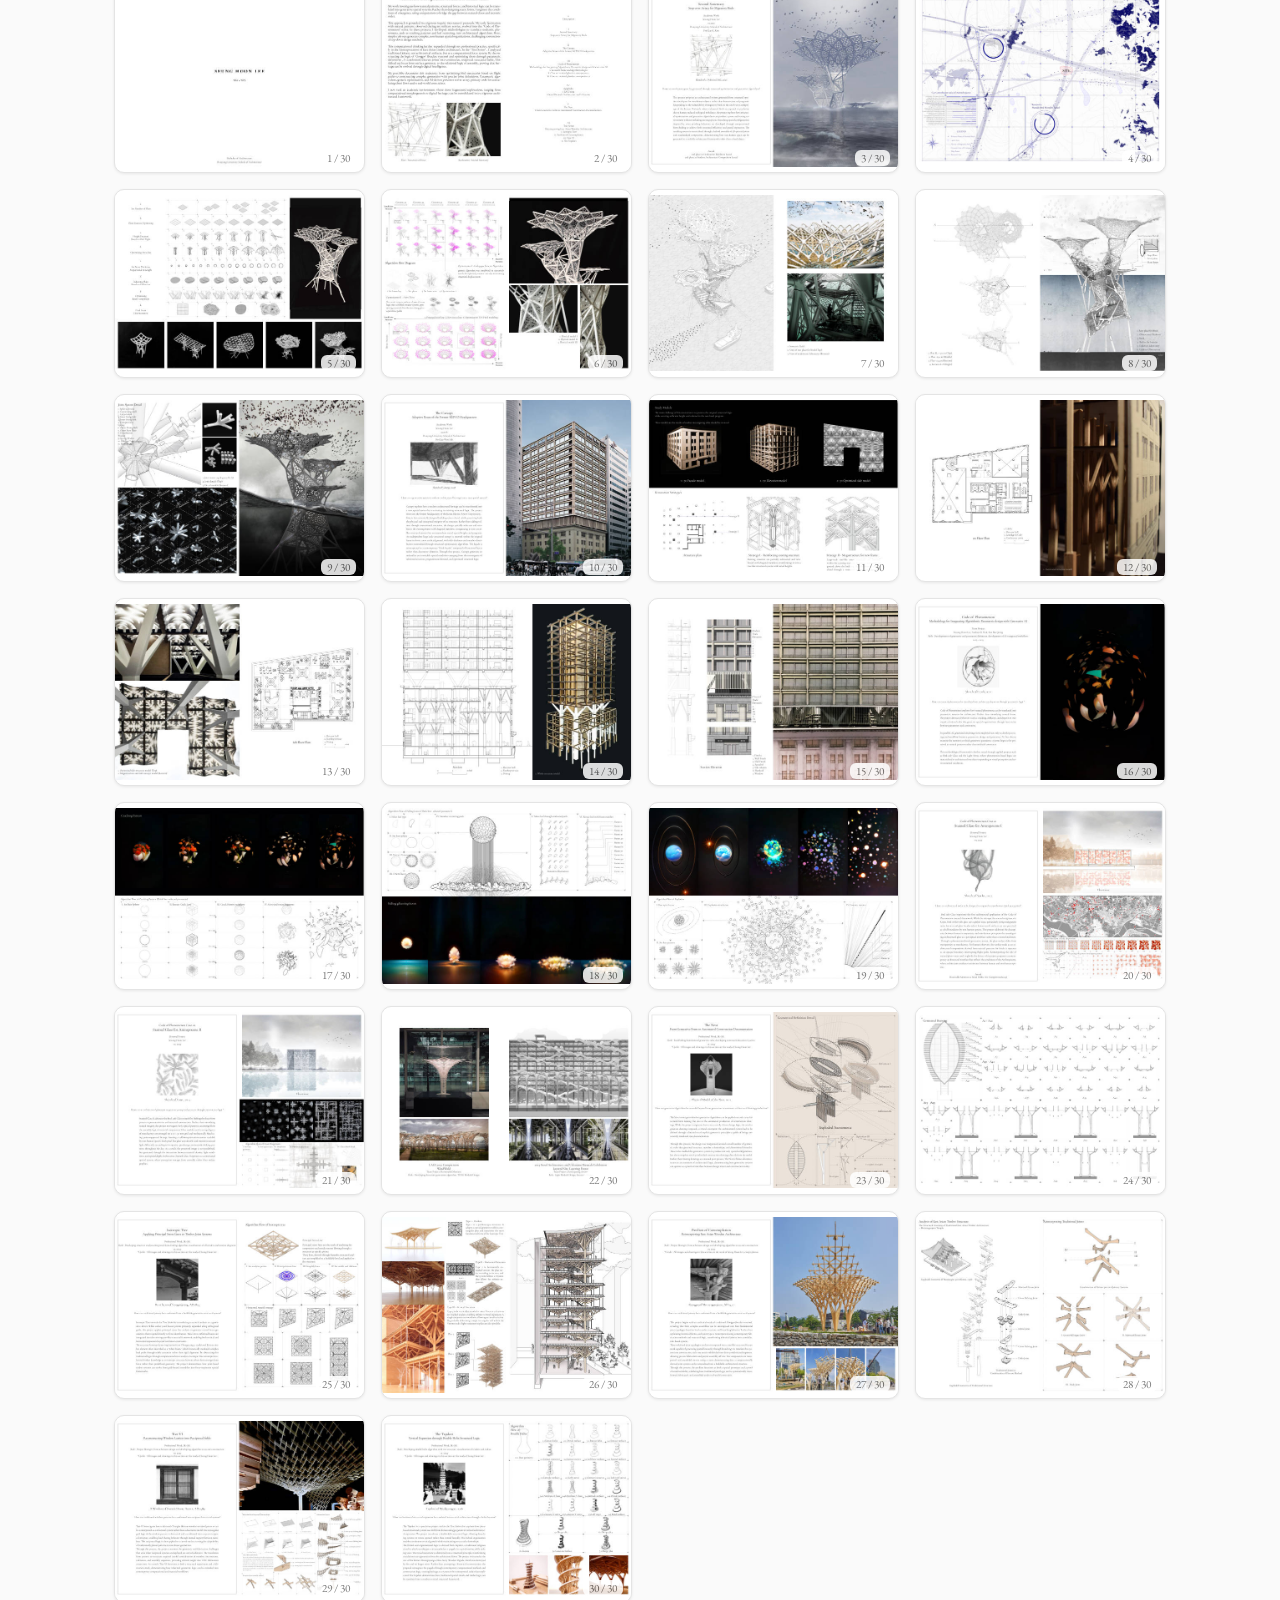
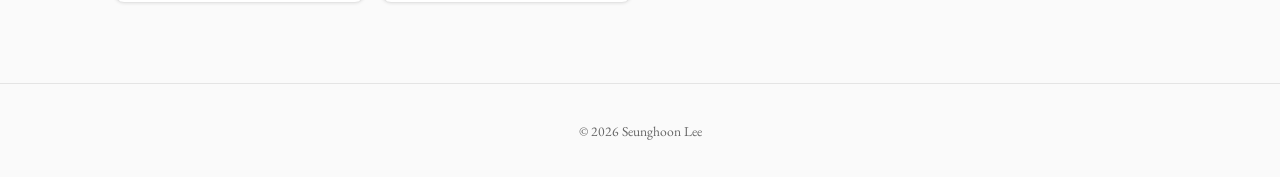
==== commit 2fe142c4: "Add Contact page with email and AI training-data notice" ====
--- a/index.html
+++ b/index.html
@@ -19,6 +19,7 @@
       <a href="https://www.instagram.com/le_esh_design/" target="_blank" rel="noopener">Instagram</a>
       <a href="sketch.html">Digital Sketch</a>
       <a href="motion.html">noncircle</a>
+      <a href="contact.html">Contact</a>
     </nav>
   </div>
 </header>
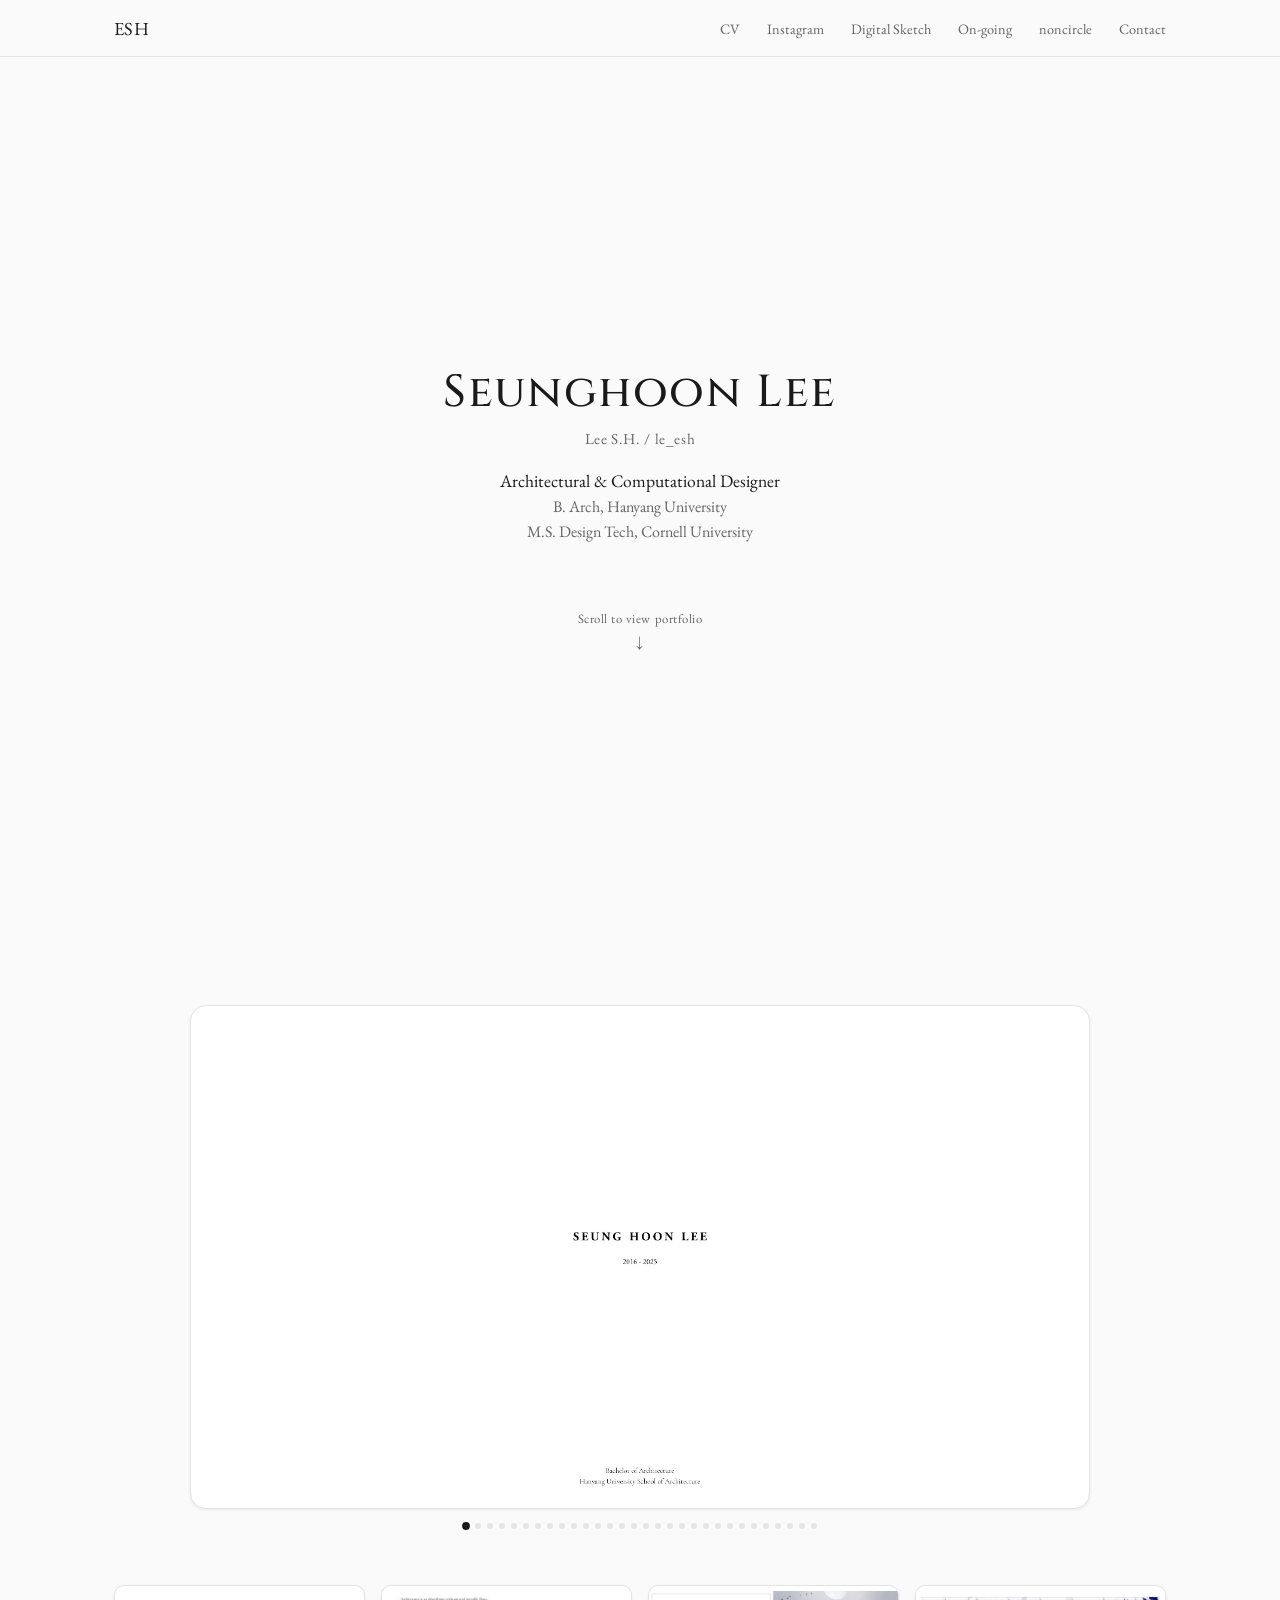
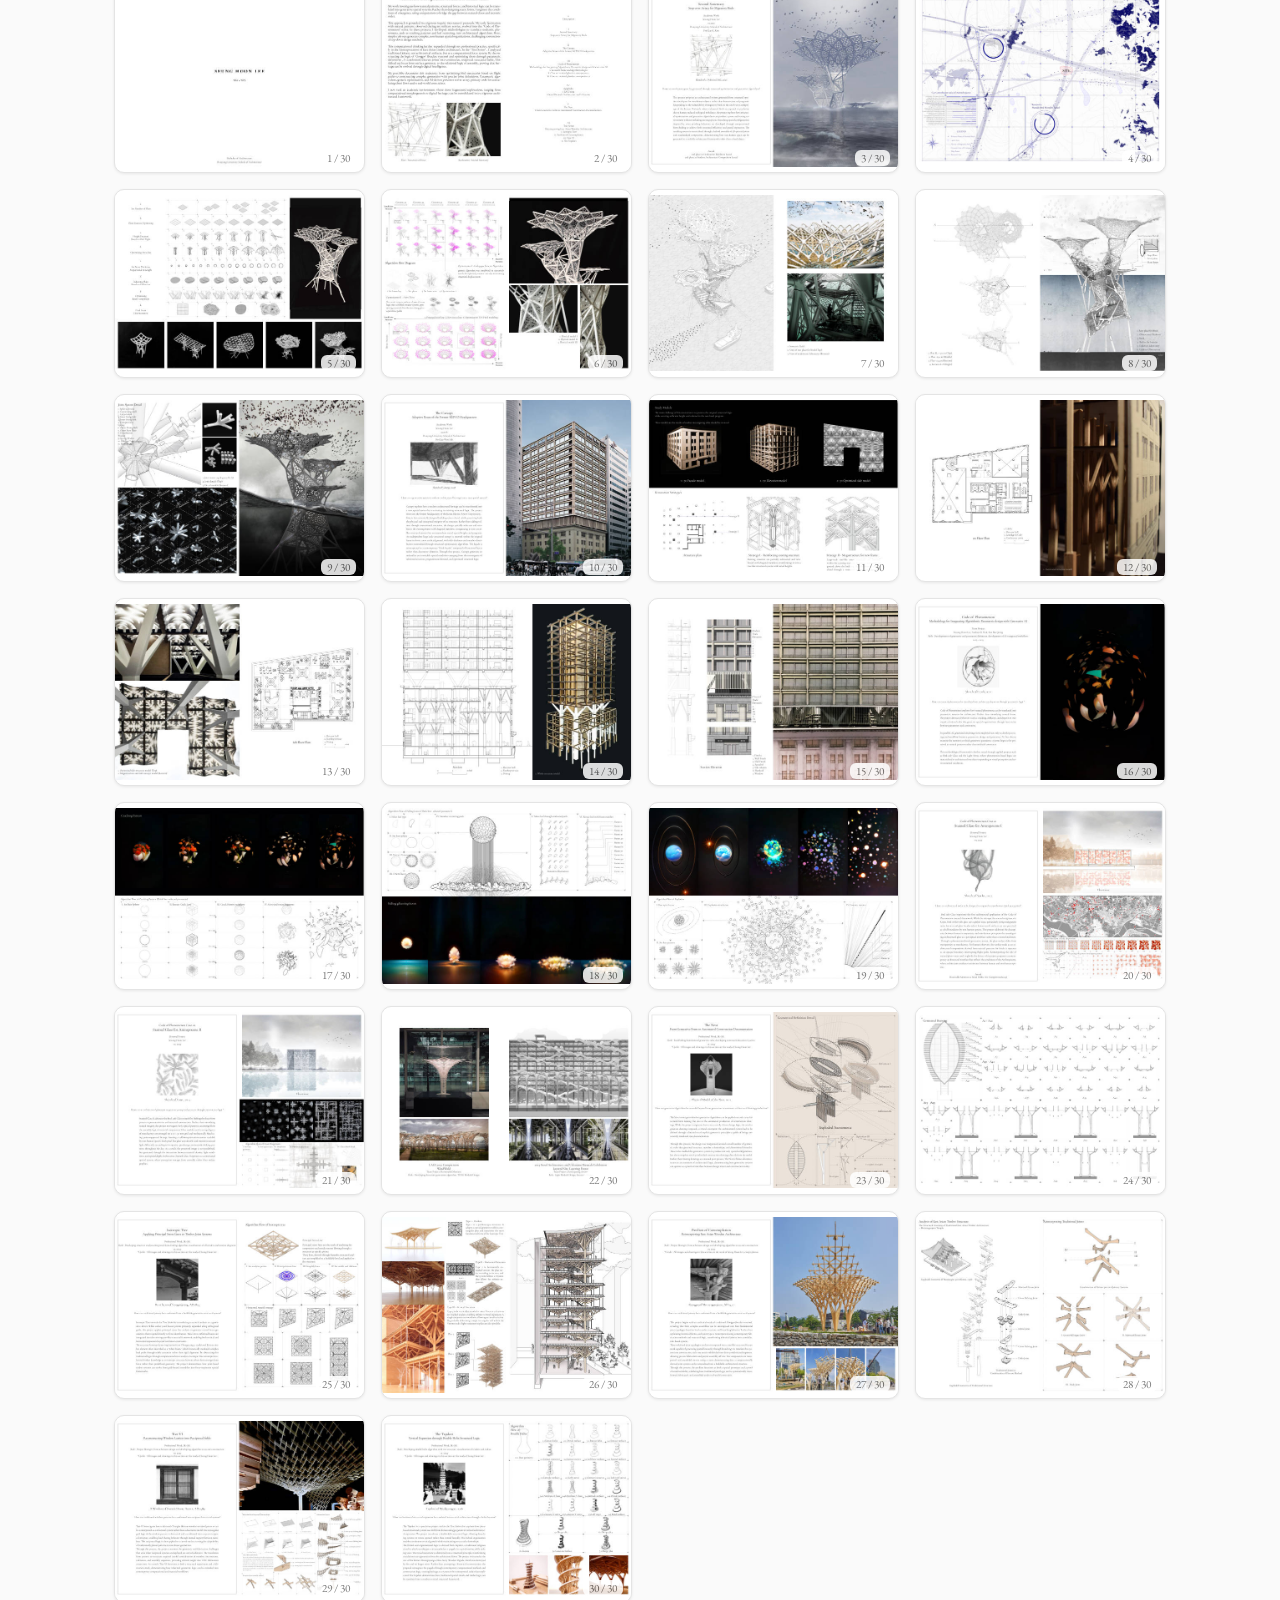
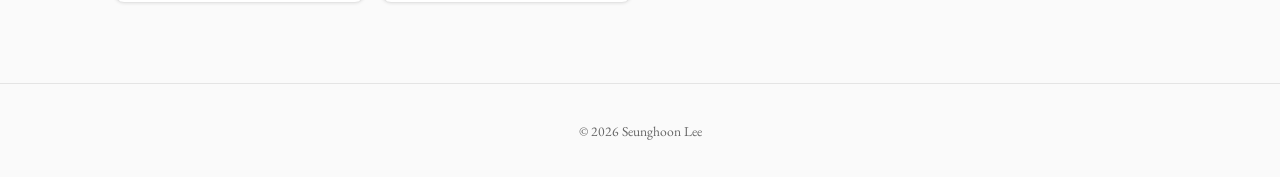
==== commit 5ab593d6: "Add On-going tab for works in progress, move Salp Jet Propulsion Tracing there Co-Authored-By: Claud" ====
--- a/index.html
+++ b/index.html
@@ -18,6 +18,7 @@
       <a href="assets/SeunghoonLee_CV.pdf" target="_blank" rel="noopener">CV</a>
       <a href="https://www.instagram.com/le_esh_design/" target="_blank" rel="noopener">Instagram</a>
       <a href="sketch.html">Digital Sketch</a>
+      <a href="ongoing.html">On-going</a>
       <a href="motion.html">noncircle</a>
       <a href="contact.html">Contact</a>
     </nav>
